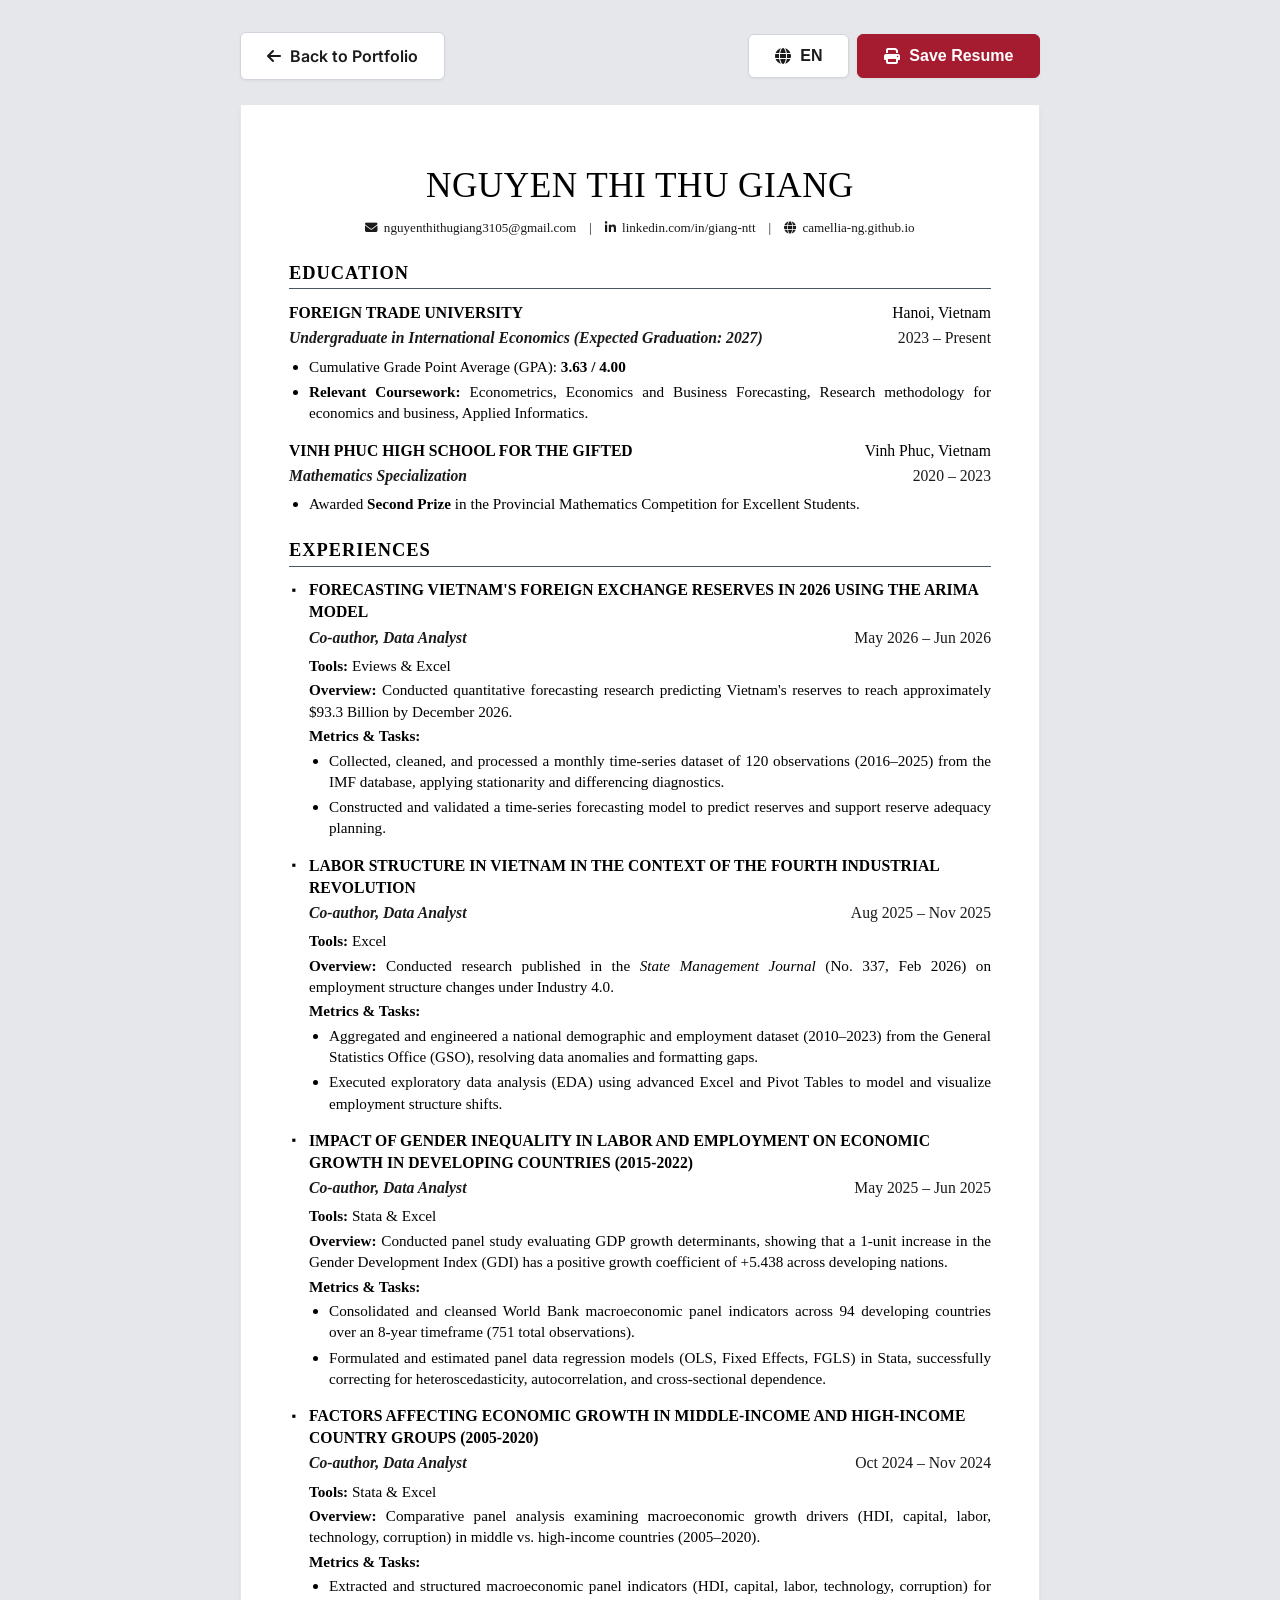
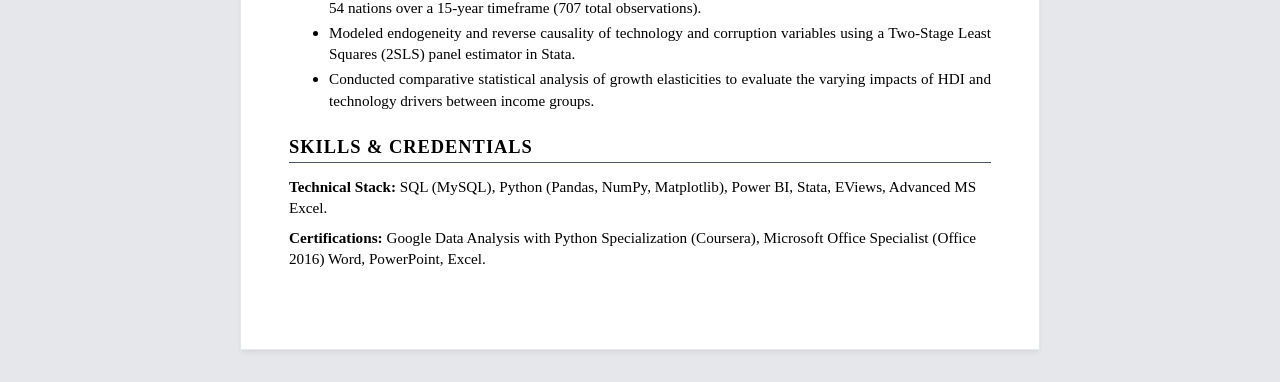
==== resume/index.html @ e5611008 "Polish MOS descriptions and resume project tools label and bullet points" ====
<!DOCTYPE html>
<html lang="en">
<head>
    <meta charset="UTF-8">
    <meta name="viewport" content="width=device-width, initial-scale=1.0">
    <title>Resume | Nguyen Thi Thu Giang</title>
    
    <!-- Google Fonts for Print & Web -->
    <link rel="preconnect" href="https://fonts.googleapis.com">
    <link rel="preconnect" href="https://fonts.gstatic.com" crossorigin>
    <link href="https://fonts.googleapis.com/css2?family=Lora:ital,wght@0,400;0,700;1,400&family=Inter:wght@400;500;600;700&display=swap" rel="stylesheet">
    
    <!-- FontAwesome for Icons -->
    <link rel="stylesheet" href="https://cdnjs.cloudflare.com/ajax/libs/font-awesome/6.4.0/css/all.min.css">
    
    <!-- Favicon -->
    <link rel="icon" type="image/png" href="../assets/favicon.png?v=3.0">
    
    <style>
        /* ==========================================================================
           HARVARD RESUME STYLING
           ========================================================================== */
        :root {
            --primary-color: #000000;
            --secondary-color: #1a1a1a;
            --border-color: #4b5563; /* Darker border (grey-600) for better contrast */
            --accent-color: #a51c30; /* Harvard Crimson */
            --bg-web: #e5e7eb; /* Darker background (grey-200) to make white sheet pop */
        }

        * {
            box-sizing: border-box;
            margin: 0;
            padding: 0;
        }

        body {
            font-family: 'Times New Roman', Times, serif;
            color: var(--primary-color);
            background-color: var(--bg-web);
            line-height: 1.4;
            padding: 2rem 1rem;
            -webkit-print-color-adjust: exact;
            print-color-adjust: exact;
        }

        /* Web Interface Controls */
        .controls-container {
            max-width: 800px;
            margin: 0 auto 1.5rem auto;
            display: flex;
            justify-content: space-between;
            align-items: center;
            font-family: 'Inter', sans-serif;
        }

        .btn-control {
            display: inline-flex;
            align-items: center;
            gap: 0.6rem;
            padding: 0.75rem 1.6rem;
            font-size: 1rem;
            font-weight: 600;
            text-decoration: none;
            color: var(--secondary-color);
            background-color: #ffffff;
            border: 1px solid #d1d5db;
            border-radius: 6px;
            box-shadow: 0 1px 3px rgba(0,0,0,0.05);
            cursor: pointer;
            transition: all 0.2s ease;
        }

        .btn-control:hover {
            color: var(--primary-color);
            background-color: #f9fafb;
            border-color: #9ca3af;
            transform: translateY(-1px);
        }

        .btn-primary-control {
            color: #ffffff;
            background-color: var(--accent-color);
            border-color: var(--accent-color);
        }

        .btn-primary-control:hover {
            color: #ffffff;
            background-color: #821424;
            border-color: #821424;
        }

        /* Resume Page Container */
        .resume-page {
            max-width: 800px;
            margin: 0 auto;
            background-color: #ffffff;
            padding: 3.5rem 3rem;
            box-shadow: 0 4px 6px -1px rgba(0, 0, 0, 0.05), 0 2px 4px -1px rgba(0, 0, 0, 0.03);
            border: 1px solid #e5e7eb;
        }

        /* Header Section */
        .resume-header {
            text-align: center;
            margin-bottom: 1.5rem;
        }

        .candidate-name {
            font-size: 2.2rem;
            font-weight: normal;
            letter-spacing: 0.5px;
            margin-bottom: 0.5rem;
            text-transform: uppercase;
        }

        .contact-info {
            font-size: 0.82rem;
            color: var(--secondary-color);
            margin-bottom: 1rem;
        }

        .contact-info span {
            margin: 0 0.3rem;
            white-space: nowrap;
        }

        .contact-info i {
            font-size: 0.78rem;
            color: var(--secondary-color);
            margin-right: 0.2rem;
        }

        .contact-info a {
            color: inherit;
            text-decoration: none;
            border-bottom: 1px solid transparent;
        }

        .contact-info a:hover {
            border-bottom-color: var(--secondary-color);
        }

        /* Section Formatting */
        .resume-section {
            margin-bottom: 1.5rem;
        }

        .section-title-container {
            border-bottom: 1px solid var(--border-color);
            margin-bottom: 0.8rem;
            padding-bottom: 0.1rem;
        }

        .section-title {
            font-size: 1.15rem;
            font-weight: bold;
            text-transform: uppercase;
            letter-spacing: 1px;
            color: var(--primary-color);
        }

        /* Timeline Entries */
        .resume-entry {
            margin-bottom: 1rem;
        }

        .entry-header {
            display: flex;
            justify-content: space-between;
            font-weight: bold;
            font-size: 0.98rem;
            margin-bottom: 0.2rem;
        }

        .entry-subheader {
            display: flex;
            justify-content: space-between;
            font-style: italic;
            font-size: 0.98rem;
            color: var(--secondary-color);
            margin-bottom: 0.4rem;
        }

        .entry-title {
            font-weight: bold;
        }

        .entry-org {
            font-weight: bold;
        }

        .entry-date, .entry-location {
            font-weight: normal;
            font-style: normal;
        }

        /* Bullet Points description */
        .entry-bullets {
            list-style-type: disc;
            margin-top: 0.15rem;
            margin-bottom: 0.15rem;
            margin-left: 1.25rem;
            padding-left: 0;
            font-size: 0.95rem;
            color: var(--primary-color);
        }

        .entry-bullets li {
            margin-bottom: 0.25rem;
            text-align: justify;
        }

        .project-overview {
            margin-top: 0.2rem;
            margin-bottom: 0.2rem;
            text-align: justify;
            font-size: 0.95rem;
            color: var(--primary-color);
        }

        .project-tools {
            margin-top: 0.2rem;
            margin-bottom: 0.2rem;
            text-align: justify;
            font-size: 0.95rem;
            color: var(--primary-color);
        }

        .projects-section .resume-entry {
            position: relative;
            padding-left: 1.25rem;
        }

        .projects-section .resume-entry::before {
            content: "▪";
            position: absolute;
            left: 0.15rem;
            top: 0.15rem;
            font-size: 0.8rem;
            color: var(--primary-color);
        }

        .project-metrics-title {
            margin-bottom: 0.2rem;
            font-weight: bold;
            font-size: 0.95rem;
            color: var(--primary-color);
        }

        /* Skills Layout */
        .skills-entry {
            font-size: 0.95rem;
            margin-bottom: 0.5rem;
        }

        .skills-category {
            font-weight: bold;
        }

        /* ==========================================================================
           PRINT STYLING
           ========================================================================== */
        @media print {
            @page {
                margin-top: 30px; /* Increased top margin for better top-edge breathing room */
                margin-bottom: 12px; /* Kept tight to ensure single-page print fit */
                margin-left: 48px;
                margin-right: 48px;
            }

            body {
                background-color: #ffffff;
                padding: 0;
                color: #000000;
                font-size: 10.7pt; /* Maximized base size for print */
                line-height: 1.35;
            }

            .controls-container {
                display: none !important;
            }

            .resume-page {
                box-shadow: none !important;
                border: none !important;
                padding: 0 !important;
                margin: 0 !important;
                max-width: 100% !important;
                width: 100% !important;
            }

            .resume-header {
                margin-bottom: 0.4rem !important; /* Tighter header margins */
            }

            .candidate-name {
                font-size: 18pt; /* Slightly smaller name for better vertical flow */
                margin-bottom: 0.2rem;
            }

            .contact-info {
                font-size: 8.5pt !important;
                margin-bottom: 0.4rem !important;
            }

            .resume-section {
                margin-bottom: 0.85rem; /* Expanded section margins */
            }

            .section-title-container {
                margin-bottom: 0.35rem;
            }

            .section-title {
                font-size: 11.3pt;
            }

            .resume-entry {
                margin-bottom: 0.5rem; /* Expanded entry margins */
                page-break-inside: avoid;
            }

            /* Entry Headers & Subheaders (Equal Rank) */
            .entry-header,
            .entry-subheader,
            .entry-org,
            .entry-title,
            .entry-date,
            .entry-location {
                font-size: 10.7pt !important;
            }

            .entry-subheader {
                margin-bottom: 0.1rem;
            }

            /* Entry Bullets & Skills Details & Project Overviews (Equal Rank) */
            .entry-bullets,
            .entry-bullets li,
            .project-tools,
            .project-overview,
            .project-metrics-title,
            .skills-entry {
                font-size: 10.3pt !important;
            }

            .entry-bullets {
                margin-top: 0.05rem !important;
                margin-bottom: 0.05rem !important;
            }

            .entry-bullets li {
                margin-bottom: 0.12rem;
            }

            .skills-entry {
                margin-bottom: 0.2rem;
            }

            /* Specific adjustments for Vietnamese translation text length expansion */
            html[lang="vi"] body {
                font-size: 9.8pt !important;
                line-height: 1.20 !important;
            }
            html[lang="vi"] .candidate-name {
                font-size: 14pt !important;
                margin-bottom: 0.10rem !important;
            }
            html[lang="vi"] .contact-info {
                font-size: 7.8pt !important;
                margin-bottom: 0.20rem !important;
            }
            html[lang="vi"] .resume-section {
                margin-bottom: 0.32rem !important;
            }
            html[lang="vi"] .section-title-container {
                margin-bottom: 0.15rem !important;
            }
            html[lang="vi"] .section-title {
                font-size: 10.2pt !important;
            }
            html[lang="vi"] .resume-entry {
                margin-bottom: 0.18rem !important;
            }
            html[lang="vi"] .entry-header,
            html[lang="vi"] .entry-subheader,
            html[lang="vi"] .entry-org,
            html[lang="vi"] .entry-title,
            html[lang="vi"] .entry-date,
            html[lang="vi"] .entry-location {
                font-size: 9.8pt !important;
            }
            html[lang="vi"] .entry-bullets,
            html[lang="vi"] .entry-bullets li,
            html[lang="vi"] .project-tools,
            html[lang="vi"] .project-overview,
            html[lang="vi"] .project-metrics-title,
            html[lang="vi"] .skills-entry {
                font-size: 9.4pt !important;
            }
            html[lang="vi"] .entry-bullets li {
                margin-bottom: 0.02rem !important;
            }
            html[lang="vi"] .skills-entry {
                margin-bottom: 0.04rem !important;
            }
        }
    </style>
</head>
<body>

    <!-- Web Interface Controls -->
    <div class="controls-container">
        <a href="../" class="btn-control"><i class="fa-solid fa-arrow-left"></i> <span data-i18n="backToPortfolio">Back to Portfolio</span></a>
        <div style="display: flex; gap: 0.5rem;">
            <button class="btn-control" id="langToggle" aria-label="Toggle language"><i class="fa-solid fa-globe"></i> <span class="lang-text">EN</span></button>
            <button class="btn-control btn-primary-control" onclick="window.print()"><i class="fa-solid fa-print"></i> <span data-i18n="saveResume">Save Resume</span></button>
        </div>
    </div>

    <!-- Harvard Resume Page -->
    <div class="resume-page">
        <!-- Header -->
        <header class="resume-header">
            <h1 class="candidate-name" data-i18n="name">Nguyen Thi Thu Giang</h1>
            <div class="contact-info">
                <span><i class="fa-solid fa-envelope"></i> <a href="mailto:nguyenthithugiang3105@gmail.com">nguyenthithugiang3105@gmail.com</a></span>
                <span>|</span>
                <span><i class="fa-brands fa-linkedin-in"></i> <a href="https://www.linkedin.com/in/giang-ntt/" target="_blank" rel="noopener noreferrer">linkedin.com/in/giang-ntt</a></span>
                <span>|</span>
                <span><i class="fa-solid fa-globe"></i> <a href="https://camellia-ng.github.io/" target="_blank" rel="noopener noreferrer">camellia-ng.github.io</a></span>
            </div>
        </header>

        <!-- Education Section -->
        <section class="resume-section">
            <div class="section-title-container">
                <h2 class="section-title" data-i18n="secEdu">Education</h2>
            </div>
            
            <div class="resume-entry">
                <div class="entry-header">
                    <span class="entry-org" data-i18n="ftuName">FOREIGN TRADE UNIVERSITY</span>
                    <span class="entry-location" data-i18n="ftuLoc">Hanoi, Vietnam</span>
                </div>
                <div class="entry-subheader">
                    <span class="entry-title" data-i18n="ftuTitle">Undergraduate in International Economics (Expected Graduation: 2027)</span>
                    <span class="entry-date" data-i18n="ftuDate">2023 – Present</span>
                </div>
                <ul class="entry-bullets">
                    <li data-i18n="ftuGpa">Cumulative Grade Point Average (GPA): <strong>3.63 / 4.00</strong></li>
                    <li data-i18n="ftuCourses"><strong>Relevant Coursework:</strong> Econometrics, Economics and Business Forecasting, Research methodology for economics and business, Applied Informatics.</li>
                </ul>
            </div>

            <div class="resume-entry">
                <div class="entry-header">
                    <span class="entry-org" data-i18n="vphsName">VINH PHUC HIGH SCHOOL FOR THE GIFTED</span>
                    <span class="entry-location" data-i18n="vphsLoc">Vinh Phuc, Vietnam</span>
                </div>
                <div class="entry-subheader">
                    <span class="entry-title" data-i18n="vphsTitle">Mathematics Specialization</span>
                    <span class="entry-date" data-i18n="vphsDate">2020 – 2023</span>
                </div>
                <ul class="entry-bullets">
                    <li data-i18n="vphsAward">Awarded <strong>Second Prize</strong> in the Provincial Mathematics Competition for Excellent Students.</li>
                </ul>
            </div>
        </section>

        <!-- Projects Section -->
        <section class="resume-section projects-section">
            <div class="section-title-container">
                <h2 class="section-title" data-i18n="secProj">Experiences</h2>
            </div>
            
            <!-- Project 1 -->
            <div class="resume-entry">
                <div class="entry-header">
                    <span class="entry-org" data-i18n="p1Title">FORECASTING VIETNAM'S FOREIGN EXCHANGE RESERVES IN 2026 USING THE ARIMA MODEL</span>
                </div>
                <div class="entry-subheader">
                    <span class="entry-title" data-i18n="p1Role">Co-author, Data Analyst</span>
                    <span class="entry-date" data-i18n="p1Date">May 2026 – Jun 2026</span>
                </div>
                <p class="project-tools" data-i18n="p1Tools">
                    <strong>Tools:</strong> Eviews & Excel
                </p>
                <p class="project-overview" data-i18n="p1Overview">
                    <strong>Overview:</strong> Conducted quantitative forecasting research predicting Vietnam's reserves to reach approximately $93.3 Billion by December 2026.
                </p>
                <p class="project-metrics-title" data-i18n="p1MetricsTitle">
                    Metrics & Tasks:
                </p>
                <ul class="entry-bullets">
                    <li data-i18n="p1Task1">Collected, cleaned, and processed a monthly time-series dataset of 120 observations (2016–2025) from the IMF database, applying stationarity and differencing diagnostics.</li>
                    <li data-i18n="p1Task2">Constructed and validated a time-series forecasting model to predict reserves and support reserve adequacy planning.</li>
                </ul>
            </div>
            
            <!-- Project 2 -->
            <div class="resume-entry">
                <div class="entry-header">
                    <span class="entry-org" data-i18n="p2Title">LABOR STRUCTURE IN VIETNAM IN THE CONTEXT OF THE FOURTH INDUSTRIAL REVOLUTION</span>
                </div>
                <div class="entry-subheader">
                    <span class="entry-title" data-i18n="p2Role">Co-author, Data Analyst</span>
                    <span class="entry-date" data-i18n="p2Date">Aug 2025 – Nov 2025</span>
                </div>
                <p class="project-tools" data-i18n="p2Tools">
                    <strong>Tools:</strong> Excel
                </p>
                <p class="project-overview" data-i18n="p2Overview">
                    <strong>Overview:</strong> Conducted research published in the <em>State Management Journal</em> (No. 337, Feb 2026) on employment structure changes under Industry 4.0.
                </p>
                <p class="project-metrics-title" data-i18n="p1MetricsTitle">
                    Metrics & Tasks:
                </p>
                <ul class="entry-bullets">
                    <li data-i18n="p2Task1">Aggregated and engineered a national demographic and employment dataset (2010–2023) from the General Statistics Office (GSO), resolving data anomalies and formatting gaps.</li>
                    <li data-i18n="p2Task2">Executed exploratory data analysis (EDA) using advanced Excel and Pivot Tables to model and visualize employment structure shifts.</li>
                </ul>
            </div>
   
            <!-- Project 3 -->
            <div class="resume-entry">
                <div class="entry-header">
                    <span class="entry-org" data-i18n="p3Title">IMPACT OF GENDER INEQUALITY IN LABOR AND EMPLOYMENT ON ECONOMIC GROWTH IN DEVELOPING COUNTRIES (2015-2022)</span>
                </div>
                <div class="entry-subheader">
                    <span class="entry-title" data-i18n="p3Role">Co-author, Data Analyst</span>
                    <span class="entry-date" data-i18n="p3Date">May 2025 – Jun 2025</span>
                </div>
                <p class="project-tools" data-i18n="p3Tools">
                    <strong>Tools:</strong> Stata & Excel
                </p>
                <p class="project-overview" data-i18n="p3Overview">
                    <strong>Overview:</strong> Conducted panel study evaluating GDP growth determinants, showing that a 1-unit increase in the Gender Development Index (GDI) has a positive growth coefficient of +5.438 across developing nations.
                </p>
                <p class="project-metrics-title" data-i18n="p1MetricsTitle">
                    Metrics & Tasks:
                </p>
                <ul class="entry-bullets">
                    <li data-i18n="p3Task1">Consolidated and cleansed World Bank macroeconomic panel indicators across 94 developing countries over an 8-year timeframe (751 total observations).</li>
                    <li data-i18n="p3Task2">Formulated and estimated panel data regression models (OLS, Fixed Effects, FGLS) in Stata, successfully correcting for heteroscedasticity, autocorrelation, and cross-sectional dependence.</li>
                </ul>
            </div>
  
            <!-- Project 4 -->
            <div class="resume-entry">
                <div class="entry-header">
                    <span class="entry-org" data-i18n="p4Title">FACTORS AFFECTING ECONOMIC GROWTH IN MIDDLE-INCOME AND HIGH-INCOME COUNTRY GROUPS (2005-2020)</span>
                </div>
                <div class="entry-subheader">
                    <span class="entry-title" data-i18n="p4Role">Co-author, Data Analyst</span>
                    <span class="entry-date" data-i18n="p4Date">Oct 2024 – Nov 2024</span>
                </div>
                <p class="project-tools" data-i18n="p4Tools">
                    <strong>Tools:</strong> Stata & Excel
                </p>
                <p class="project-overview" data-i18n="p4Overview">
                    <strong>Overview:</strong> Comparative panel analysis examining macroeconomic growth drivers (HDI, capital, labor, technology, corruption) in middle vs. high-income countries (2005–2020).
                </p>
                <p class="project-metrics-title" data-i18n="p1MetricsTitle">
                    Metrics & Tasks:
                </p>
                <ul class="entry-bullets">
                    <li data-i18n="p4Task1">Extracted and structured macroeconomic panel indicators (HDI, capital, labor, technology, corruption) for 54 nations over a 15-year timeframe (707 total observations).</li>
                    <li data-i18n="p4Task2">Modeled endogeneity and reverse causality of technology and corruption variables using a Two-Stage Least Squares (2SLS) panel estimator in Stata.</li>
                    <li data-i18n="p4Task3">Conducted comparative statistical analysis of growth elasticities to evaluate the varying impacts of HDI and technology drivers between income groups.</li>
                </ul>
            </div>
        </section>

        <!-- Technical Skills Section -->
        <section class="resume-section">
            <div class="section-title-container">
                <h2 class="section-title" data-i18n="secSkills">Skills & Credentials</h2>
            </div>
            
            <div class="skills-entry">
                <span class="skills-category" data-i18n="skillsCat">Technical Stack:</span> <span data-i18n="skillsVal">SQL (MySQL), Python (Pandas, NumPy, Matplotlib), Power BI, Stata, EViews, Advanced MS Excel.</span>
            </div>
            
            <div class="skills-entry">
                <span class="skills-category" data-i18n="certsCat">Certifications:</span> <span data-i18n="certsVal">Google Data Analysis with Python Specialization (Coursera), Microsoft Office Specialist (Office 2016) Word, PowerPoint, Excel.</span>
            </div>
        </section>
    </div>

    <script>
        let currentLang = localStorage.getItem("lang") || "en";
        
        const translations = {
            en: {
                backToPortfolio: "Back to Portfolio",
                saveResume: "Save Resume",
                name: "Nguyen Thi Thu Giang",
                secEdu: "Education",
                secProj: "Experiences",
                secSkills: "Skills & Credentials",
                ftuName: "FOREIGN TRADE UNIVERSITY",
                ftuLoc: "Hanoi, Vietnam",
                ftuTitle: "Undergraduate in International Economics (Expected Graduation: 2027)",
                ftuDate: "2023 – Present",
                ftuGpa: "Cumulative Grade Point Average (GPA): <strong>3.63 / 4.00</strong>",
                ftuCourses: "<strong>Relevant Coursework:</strong> Econometrics, Economics and Business Forecasting, Research methodology for economics and business, Applied Informatics.",
                vphsName: "VINH PHUC HIGH SCHOOL FOR THE GIFTED",
                vphsLoc: "Vinh Phuc, Vietnam",
                vphsTitle: "Mathematics Specialization",
                vphsDate: "2020 – 2023",
                vphsAward: "Awarded <strong>Second Prize</strong> in the Provincial Mathematics Competition for Excellent Students.",
                
                p1Title: "FORECASTING VIETNAM'S FOREIGN EXCHANGE RESERVES IN 2026 USING THE ARIMA MODEL",
                p1Role: "Co-author, Data Analyst",
                p1Date: "May 2026 – Jun 2026",
                p1Tools: "<strong>Tools:</strong> Eviews & Excel",
                p1Overview: "<strong>Overview:</strong> Conducted quantitative forecasting research predicting Vietnam's reserves to reach approximately $93.3 Billion by December 2026.",
                p1MetricsTitle: "Metrics & Tasks:",
                p1Task1: "Collected, cleaned, and processed a monthly time-series dataset of 120 observations (2016–2025) from the IMF database, applying stationarity and differencing diagnostics.",
                p1Task2: "Constructed and validated a time-series forecasting model to predict reserves and support reserve adequacy planning.",
                
                p2Title: "LABOR STRUCTURE IN VIETNAM IN THE CONTEXT OF THE FOURTH INDUSTRIAL REVOLUTION",
                p2Role: "Co-author, Data Analyst",
                p2Date: "Aug 2025 – Nov 2025",
                p2Tools: "<strong>Tools:</strong> Excel",
                p2Overview: "<strong>Overview:</strong> Conducted research published in the <em>State Management Journal</em> (No. 337, Feb 2026) on employment structure changes under Industry 4.0.",
                p2Task1: "Aggregated and engineered a national demographic and employment dataset (2010–2023) from the General Statistics Office (GSO), resolving data anomalies and formatting gaps.",
                p2Task2: "Executed exploratory data analysis (EDA) using advanced Excel and Pivot Tables to model and visualize employment structure shifts.",
                
                p3Title: "IMPACT OF GENDER INEQUALITY IN LABOR AND EMPLOYMENT ON ECONOMIC GROWTH IN DEVELOPING COUNTRIES (2015-2022)",
                p3Role: "Co-author, Data Analyst",
                p3Date: "May 2025 – Jun 2025",
                p3Tools: "<strong>Tools:</strong> Stata & Excel",
                p3Overview: "<strong>Overview:</strong> Conducted panel study evaluating GDP growth determinants, showing that a 1-unit increase in the Gender Development Index (GDI) has a positive growth coefficient of +5.438 across developing nations.",
                p3Task1: "Consolidated and cleansed World Bank macroeconomic panel indicators across 94 developing countries over an 8-year timeframe (751 total observations).",
                p3Task2: "Formulated and estimated panel data regression models (OLS, Fixed Effects, FGLS) in Stata, successfully correcting for heteroscedasticity, autocorrelation, and cross-sectional dependence.",
                
                p4Title: "FACTORS AFFECTING ECONOMIC GROWTH IN MIDDLE-INCOME AND HIGH-INCOME COUNTRY GROUPS (2005-2020)",
                p4Role: "Co-author, Data Analyst",
                p4Date: "Oct 2024 – Nov 2024",
                p4Tools: "<strong>Tools:</strong> Stata & Excel",
                p4Overview: "<strong>Overview:</strong> Comparative panel analysis examining macroeconomic growth drivers (HDI, capital, labor, technology, corruption) in middle vs. high-income countries (2005–2020).",
                p4Task1: "Extracted and structured macroeconomic panel indicators (HDI, capital, labor, technology, corruption) for 54 nations over a 15-year timeframe (707 total observations).",
                p4Task2: "Modeled endogeneity and reverse causality of technology and corruption variables using a Two-Stage Least Squares (2SLS) panel estimator in Stata.",
                p4Task3: "Conducted comparative statistical analysis of growth elasticities to evaluate the varying impacts of HDI and technology drivers between income groups.",
                
                
                skillsCat: "Technical Stack:",
                skillsVal: "SQL (MySQL), Python (Pandas, NumPy, Matplotlib), Power BI, Stata, EViews, Advanced MS Excel.",
                certsCat: "Certifications:",
                certsVal: "Google Data Analysis with Python Specialization (Coursera), Microsoft Office Specialist (Office 2016) Word, PowerPoint, Excel."
            },
            vi: {
                backToPortfolio: "Quay lại Portfolio",
                saveResume: "Lưu CV / Tải PDF",
                name: "Nguyễn Thị Thu Giang",
                secEdu: "Học vấn",
                secProj: "Kinh nghiệm",
                secSkills: "Kỹ năng & Chứng chỉ",
                ftuName: "TRƯỜNG ĐẠI HỌC NGOẠI THƯƠNG",
                ftuLoc: "Hà Nội, Việt Nam",
                ftuTitle: "Sinh viên ngành Kinh tế quốc tế (Tốt nghiệp dự kiến: 2027)",
                ftuDate: "2023 – Hiện tại",
                ftuGpa: "Điểm trung bình tích lũy (GPA): <strong>3.63 / 4.00</strong>",
                ftuCourses: "<strong>Môn học liên quan:</strong> Kinh tế lượng, Dự báo trong kinh tế và kinh doanh, Phương pháp nghiên cứu trong kinh tế và kinh doanh, Tin học ứng dụng.",
                vphsName: "TRƯỜNG THPT CHUYÊN VĨNH PHÚC",
                vphsLoc: "Vinh Phuc, Vietnam",
                vphsTitle: "Chuyên Toán",
                vphsDate: "2020 – 2023",
                vphsAward: "Đạt <strong>Giải Nhì</strong> trong Kỳ thi học sinh giỏi Toán cấp tỉnh.",
                
                p1Title: "DỰ BÁO DỰ TRỮ NGOẠI HỐI CỦA VIỆT NAM NĂM 2026 BẰNG MÔ HÌNH ARIMA",
                p1Role: "Đồng tác giả, Chuyên viên phân tích dữ liệu",
                p1Date: "05/2026 – 06/2026",
                p1Tools: "<strong>Công cụ:</strong> Eviews & Excel",
                p1Overview: "<strong>Tổng quan:</strong> Thực hiện nghiên cứu dự báo định lượng dự kiến mức dự trữ ngoại hối của Việt Nam đạt khoảng 93.3 tỷ USD vào tháng 12 năm 2026.",
                p1MetricsTitle: "Các chỉ số & Nhiệm vụ:",
                p1Task1: "Thu thập, làm sạch và xử lý tập dữ liệu chuỗi thời gian theo tháng gồm 120 quan sát (2016–2025) từ cơ sở dữ liệu IMF, thực hiện kiểm định tính dừng và lấy sai phân.",
                p1Task2: "Xây dựng và kiểm định mô hình dự báo chuỗi thời gian để dự báo mức dự trữ và hỗ trợ lập kế hoạch về tính đầy đủ của dự trữ ngoại hối.",
                
                p2Title: "CƠ CẤU LAO ĐỘNG Ở VIỆT NAM TRONG BỐI CẢNH CUỘC CÁCH MẠNG CÔNG NGHIỆP LẦN THỨ TƯ",
                p2Role: "Đồng tác giả, Chuyên viên phân tích dữ liệu",
                p2Date: "08/2025 – 11/2025",
                p2Tools: "<strong>Công cụ:</strong> Excel",
                p2Overview: "<strong>Tổng quan:</strong> Thực hiện nghiên cứu được đăng trên <em>Tạp chí Quản lý nhà nước</em> (Số 337, tháng 2 năm 2026) về thay đổi cơ cấu việc làm dưới CMCN 4.0.",
                p2Task1: "Tổng hợp và thiết lập tập dữ liệu nhân khẩu học và việc làm quốc gia (2010–2023) từ Tổng cục Thống kê (GSO), xử lý dữ liệu dị biệt và khoảng trống định dạng.",
                p2Task2: "Thực hiện phân tích khám phá dữ liệu (EDA) sử dụng các bảng xoay Pivot Tables và Excel nâng cao để mô hình hóa và trực quan hóa dịch chuyển cơ cấu việc làm.",
                
                p3Title: "TÁC ĐỘNG CỦA BẤT BÌNH ĐẲNG GIỚI TRONG LAO ĐỘNG VÀ VIỆC LÀM ĐẾN TĂNG TRƯỞNG KINH TẾ TẠI CÁC QUỐC GIA ĐANG PHÁT TRIỂN GIAI ĐOẠN 2015 - 2022",
                p3Role: "Đồng tác giả, Chuyên viên phân tích dữ liệu",
                p3Date: "05/2025 – 06/2025",
                p3Tools: "<strong>Công cụ:</strong> Stata & Excel",
                p3Overview: "<strong>Tổng quan:</strong> Thực hiện nghiên cứu dữ liệu bảng đánh giá các yếu tố quyết định tăng trưởng GDP, chỉ ra rằng mức tăng 1 đơn vị trong Chỉ số phát triển giới (GDI) có hệ số tăng trưởng dương là +5.438 ở các nước đang phát triển.",
                p3Task1: "Tổng hợp và làm sạch các chỉ số bảng vĩ mô của Ngân hàng Thế giới tại 94 quốc gia đang phát triển trong 8 năm (tổng cộng 751 quan sát).",
                p3Task2: "Thiết lập và ước lượng các mô hình hồi quy dữ liệu bảng (OLS, Tác động cố định, FGLS) trong Stata, khắc phục các vấn đề phương sai sai số thay đổi, tự tương quan và phụ thuộc chéo.",
                
                p4Title: "CÁC NHÂN TỐ ẢNH HƯỞNG ĐẾN TĂNG TRƯỞNG KINH TẾ Ở NHÓM CÁC QUỐC GIA CÓ THU NHẬP TRUNG BÌNH VÀ THU NHẬP CAO GIAI ĐOẠN 2005 - 2020",
                p4Role: "Đồng tác giả, Chuyên viên phân tích dữ liệu",
                p4Date: "10/2024 – 11/2024",
                p4Tools: "<strong>Công cụ & Công nghệ:</strong> Stata & Excel",
                p4Overview: "<strong>Tổng quan:</strong> Phân tích bảng so sánh kiểm tra các yếu tố thúc đẩy tăng trưởng (HDI, vốn, lao động, công nghệ, tham nhũng) ở các quốc gia thu nhập trung bình so với thu nhập cao (2005–2020).",
                p4Task1: "Trích xuất và cấu trúc các chỉ số kinh tế vĩ mô (HDI, vốn, lao động, công nghệ, tham nhũng) cho 54 quốc gia trong 15 năm (tổng cộng 707 quan sát).",
                p4Task2: "Mô hình hóa tính nội sinh và quan hệ nhân quả ngược của biến công nghệ và tham nhũng sử dụng ước lượng bình phương tối thiểu hai giai đoạn (2SLS) trên Stata.",
                p4Task3: "Thực hiện phân tích thống kê so sánh độ co giãn tăng trưởng để đánh giá tác động khác biệt của HDI và công nghệ giữa hai nhóm quốc gia.",
                
                skillsCat: "Kỹ năng chuyên môn:",
                skillsVal: "SQL (MySQL), Python (Pandas, NumPy, Matplotlib), Power BI, Stata, EViews, MS Excel nâng cao.",
                certsCat: "Chứng chỉ:",
                certsVal: "Google Data Analysis with Python Specialization (Coursera), Microsoft Office Specialist (Office 2016) Word, PowerPoint, Excel.",
            }
        };

        const langToggle = document.getElementById("langToggle");
        
        function updateLangUI() {
            if (langToggle) {
                langToggle.querySelector(".lang-text").textContent = currentLang.toUpperCase();
            }
            
            // Loop through i18n
            document.querySelectorAll("[data-i18n]").forEach(el => {
                const key = el.getAttribute("data-i18n");
                const translated = translations[currentLang][key];
                if (translated) {
                    el.innerHTML = translated;
                }
            });
            
            // Update Lang attribute in document element
            document.documentElement.lang = currentLang;
        }

        if (langToggle) {
            langToggle.addEventListener("click", () => {
                currentLang = currentLang === "en" ? "vi" : "en";
                localStorage.setItem("lang", currentLang);
                updateLangUI();
            });
        }

        // Run initially
        updateLangUI();
    </script>
</body>
</html>
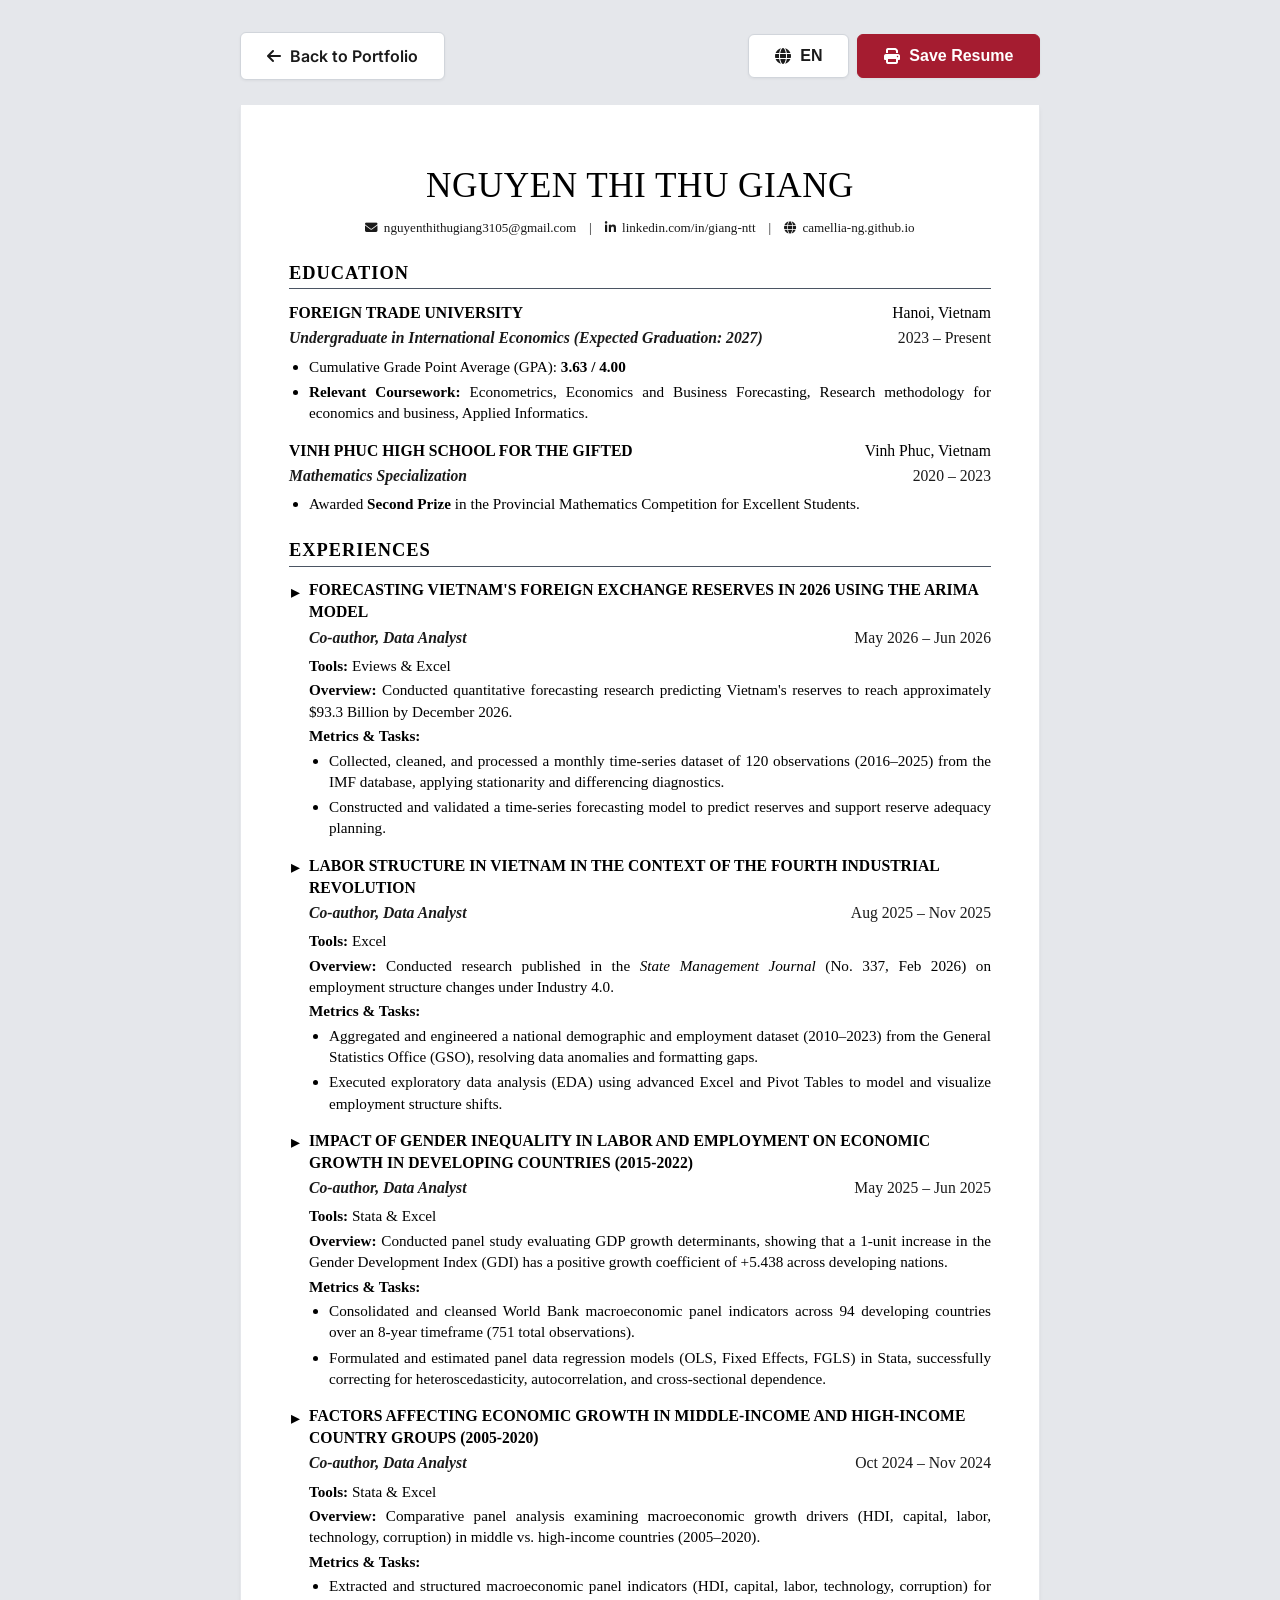
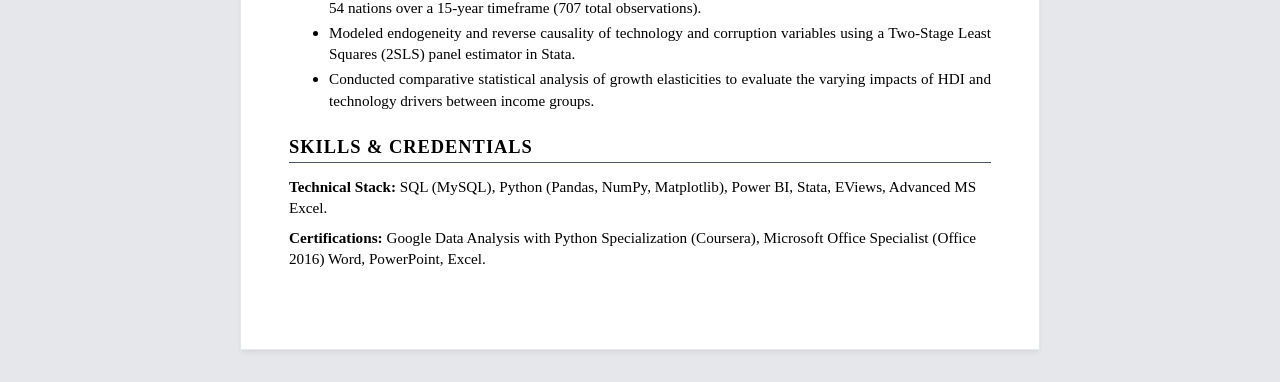
==== commit a7c2735e: "Polish favicon background, shrink education/certification cards/badges, and set project bullets to t" ====
--- a/resume/index.html
+++ b/resume/index.html
@@ -233,11 +233,11 @@
         }
 
         .projects-section .resume-entry::before {
-            content: "▪";
+            content: "▸";
             position: absolute;
-            left: 0.15rem;
-            top: 0.15rem;
-            font-size: 0.8rem;
+            left: 0.1rem;
+            top: 0.02rem;
+            font-size: 1.1rem;
             color: var(--primary-color);
         }
 
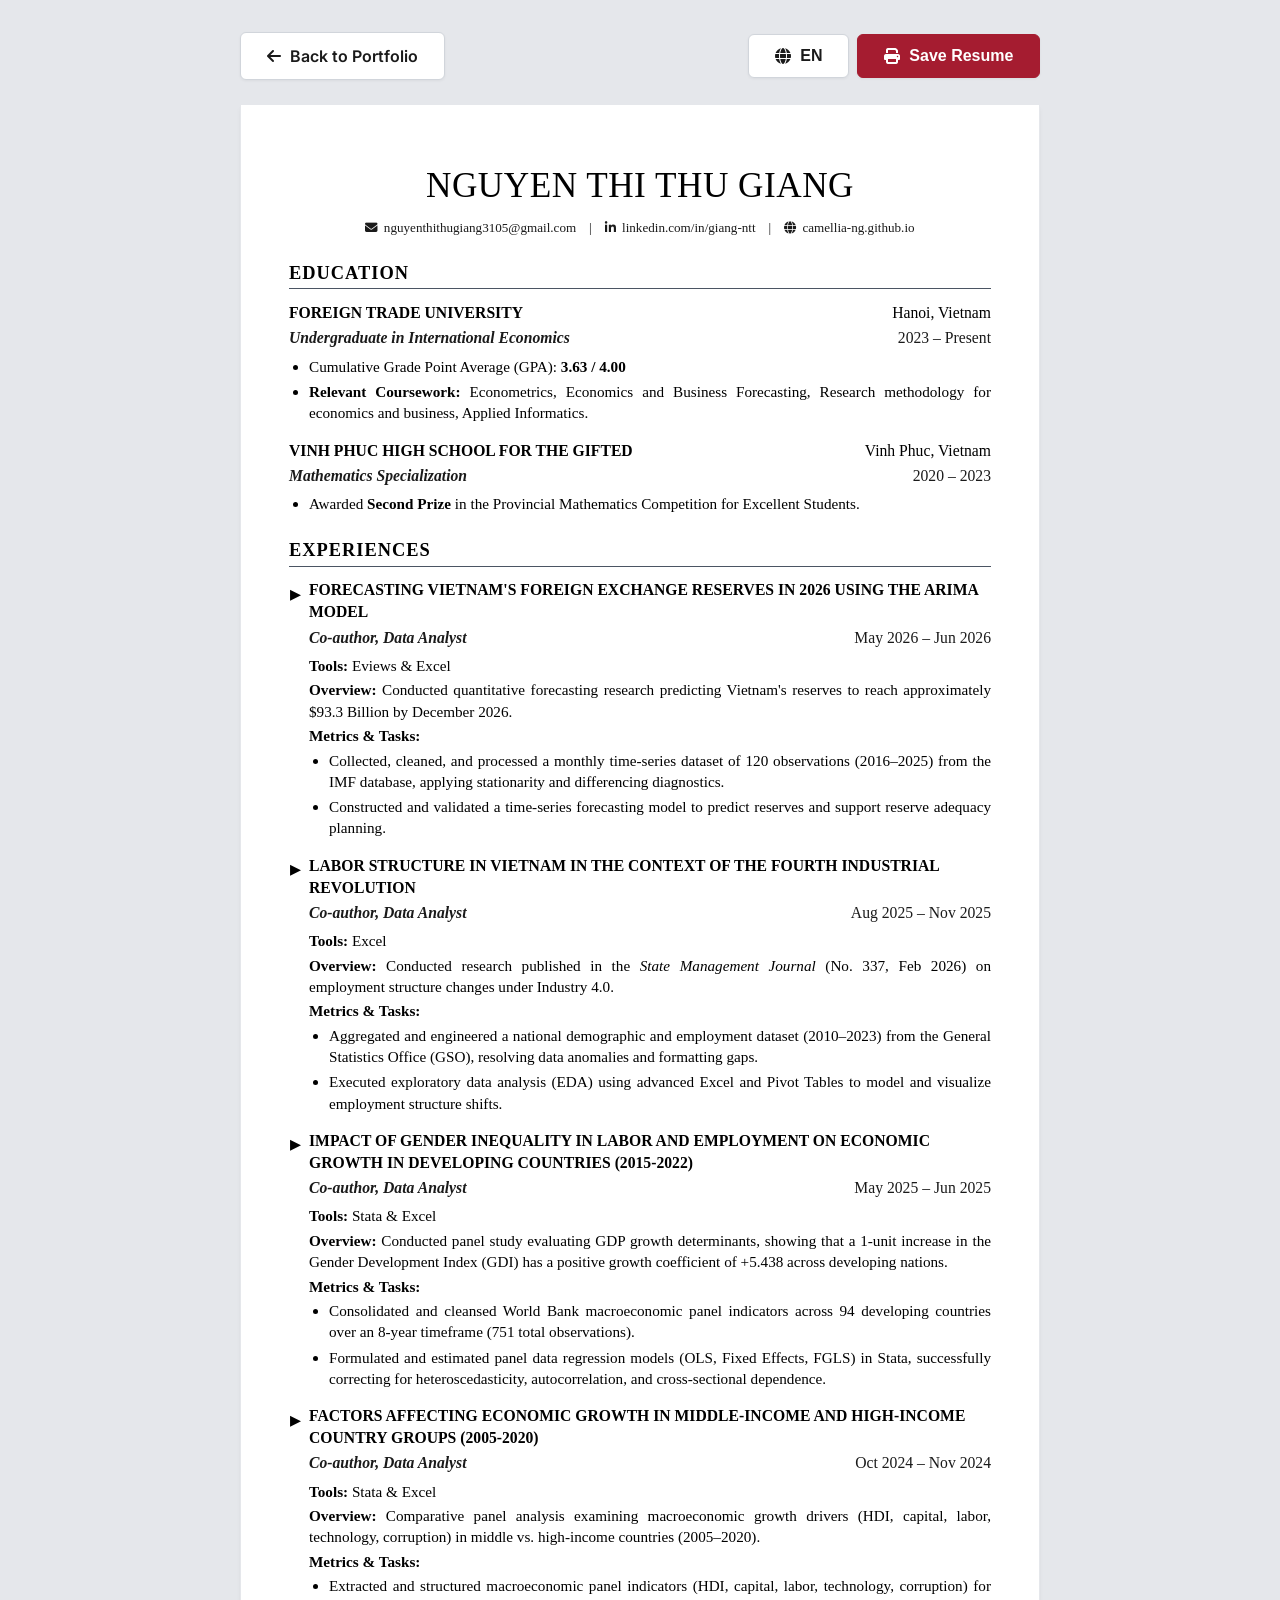
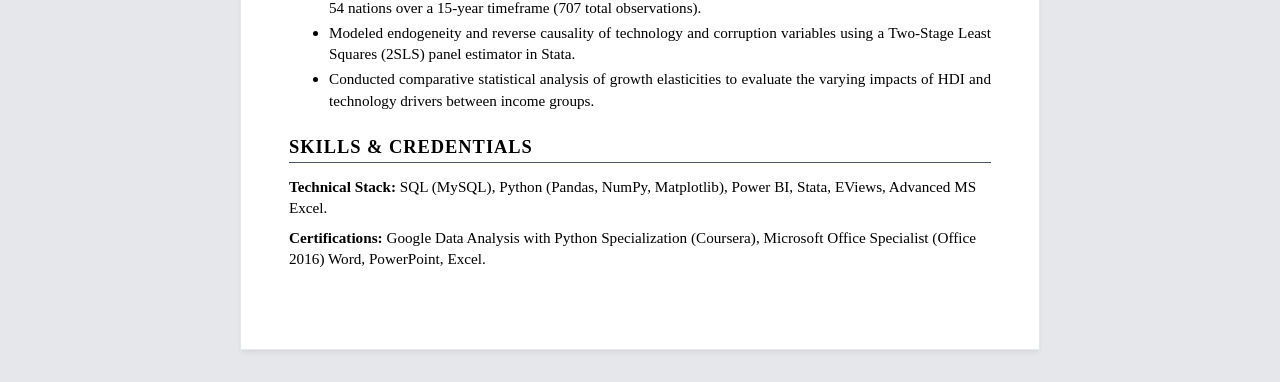
==== commit 7227c390: "Update FTU education years to 2023 - now, move AI Tool Integration to top of soft skills, and enlarg" ====
--- a/resume/index.html
+++ b/resume/index.html
@@ -235,9 +235,9 @@
         .projects-section .resume-entry::before {
             content: "▸";
             position: absolute;
-            left: 0.1rem;
-            top: 0.02rem;
-            font-size: 1.1rem;
+            left: 0.05rem;
+            top: -0.1rem;
+            font-size: 1.4rem;
             color: var(--primary-color);
         }
 
@@ -445,7 +445,7 @@
                     <span class="entry-location" data-i18n="ftuLoc">Hanoi, Vietnam</span>
                 </div>
                 <div class="entry-subheader">
-                    <span class="entry-title" data-i18n="ftuTitle">Undergraduate in International Economics (Expected Graduation: 2027)</span>
+                    <span class="entry-title" data-i18n="ftuTitle">Undergraduate in International Economics</span>
                     <span class="entry-date" data-i18n="ftuDate">2023 – Present</span>
                 </div>
                 <ul class="entry-bullets">
@@ -602,7 +602,7 @@
                 secSkills: "Skills & Credentials",
                 ftuName: "FOREIGN TRADE UNIVERSITY",
                 ftuLoc: "Hanoi, Vietnam",
-                ftuTitle: "Undergraduate in International Economics (Expected Graduation: 2027)",
+                ftuTitle: "Undergraduate in International Economics",
                 ftuDate: "2023 – Present",
                 ftuGpa: "Cumulative Grade Point Average (GPA): <strong>3.63 / 4.00</strong>",
                 ftuCourses: "<strong>Relevant Coursework:</strong> Econometrics, Economics and Business Forecasting, Research methodology for economics and business, Applied Informatics.",
@@ -661,7 +661,7 @@
                 secSkills: "Kỹ năng & Chứng chỉ",
                 ftuName: "TRƯỜNG ĐẠI HỌC NGOẠI THƯƠNG",
                 ftuLoc: "Hà Nội, Việt Nam",
-                ftuTitle: "Sinh viên ngành Kinh tế quốc tế (Tốt nghiệp dự kiến: 2027)",
+                ftuTitle: "Sinh viên ngành Kinh tế quốc tế",
                 ftuDate: "2023 – Hiện tại",
                 ftuGpa: "Điểm trung bình tích lũy (GPA): <strong>3.63 / 4.00</strong>",
                 ftuCourses: "<strong>Môn học liên quan:</strong> Kinh tế lượng, Dự báo trong kinh tế và kinh doanh, Phương pháp nghiên cứu trong kinh tế và kinh doanh, Tin học ứng dụng.",
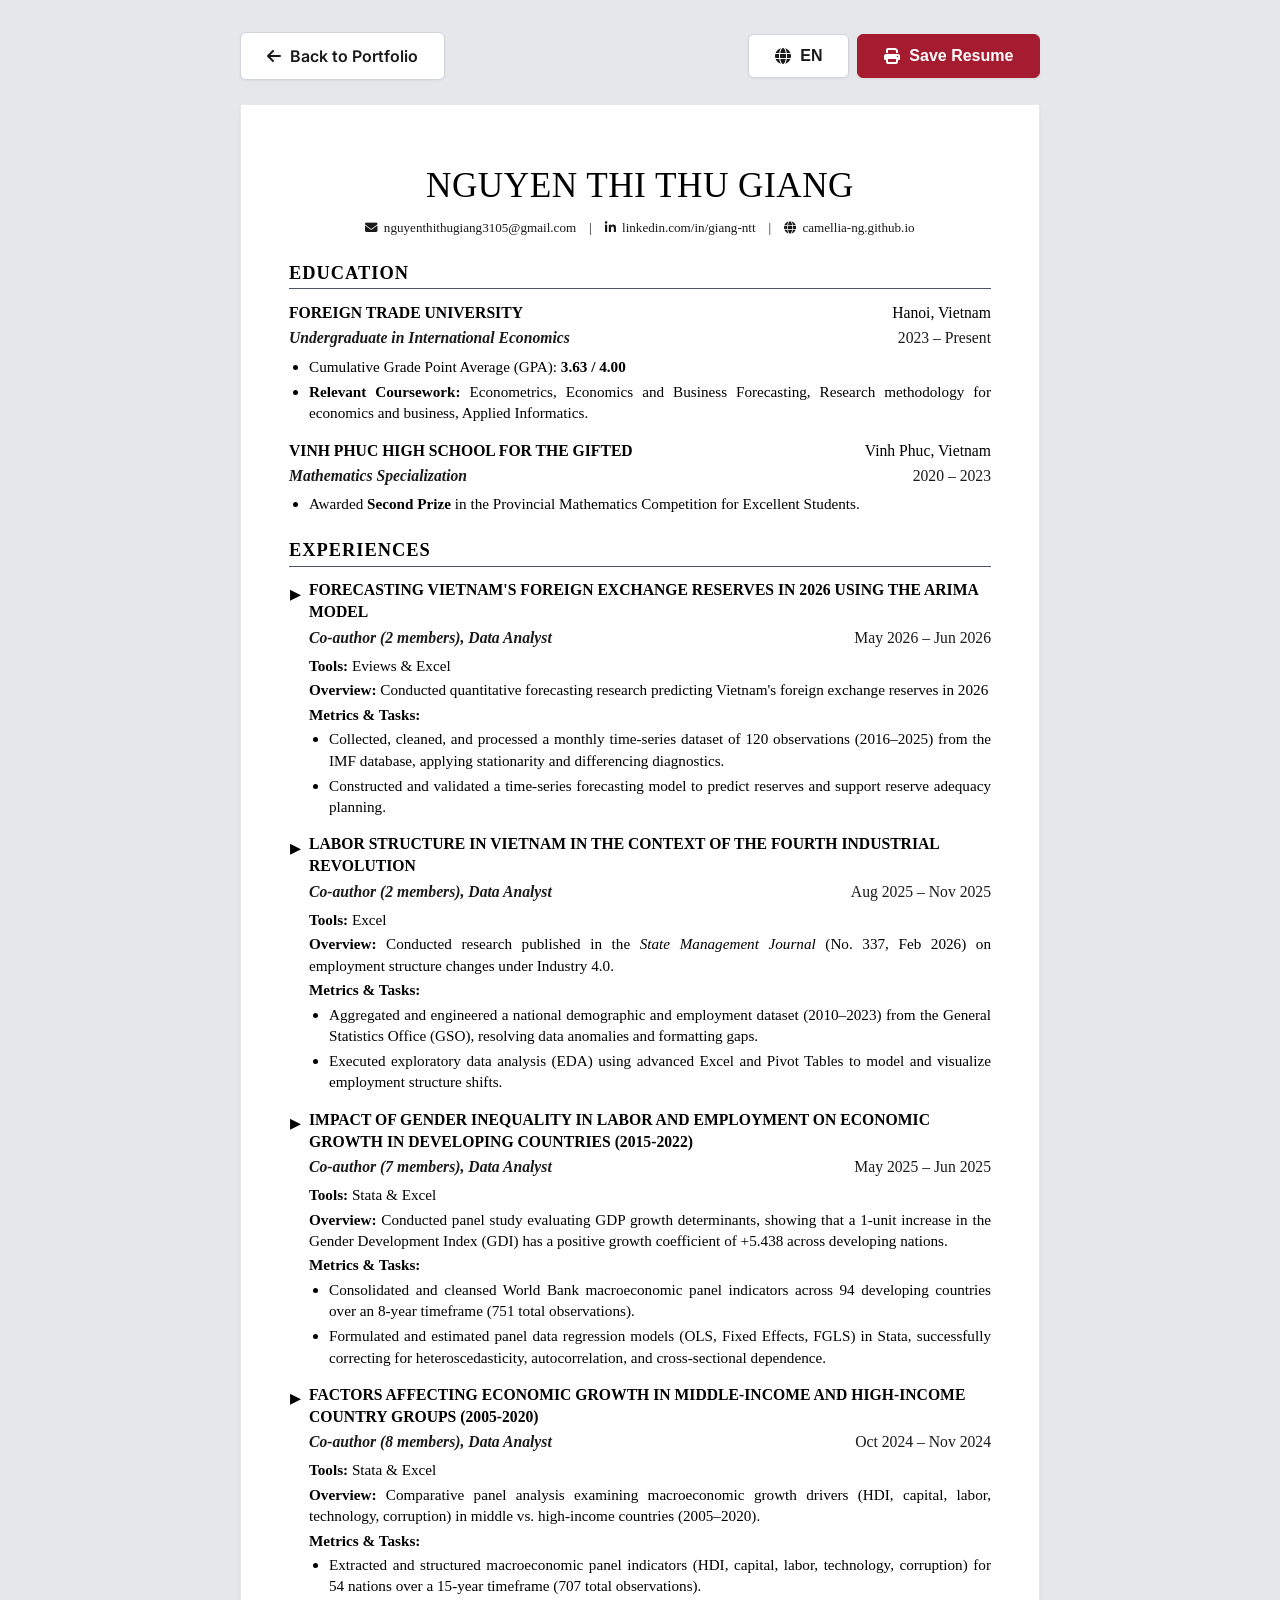
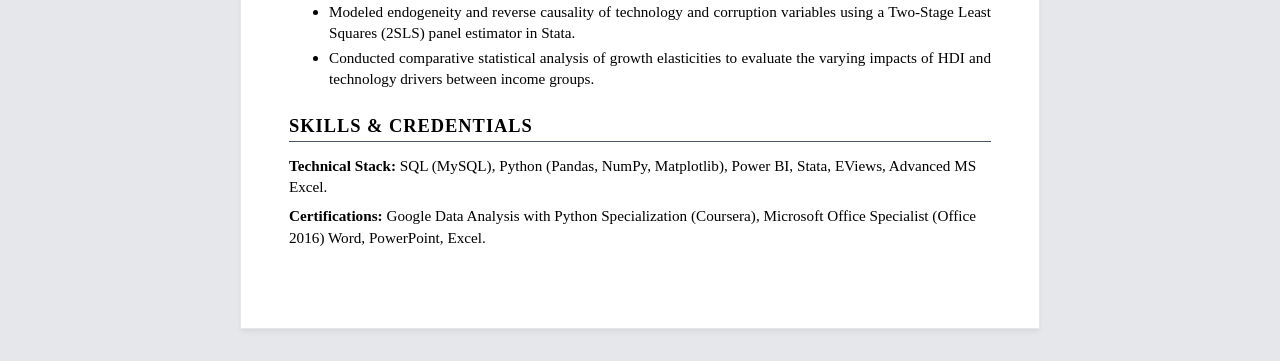
==== commit f66f7050: "Update technical skills stack, resume roles, project popup headings, and configure dynamic PDF tab t" ====
--- a/resume/index.html
+++ b/resume/index.html
@@ -613,16 +613,16 @@
                 vphsAward: "Awarded <strong>Second Prize</strong> in the Provincial Mathematics Competition for Excellent Students.",
                 
                 p1Title: "FORECASTING VIETNAM'S FOREIGN EXCHANGE RESERVES IN 2026 USING THE ARIMA MODEL",
-                p1Role: "Co-author, Data Analyst",
+                p1Role: "Co-author (2 members), Data Analyst",
                 p1Date: "May 2026 – Jun 2026",
                 p1Tools: "<strong>Tools:</strong> Eviews & Excel",
-                p1Overview: "<strong>Overview:</strong> Conducted quantitative forecasting research predicting Vietnam's reserves to reach approximately $93.3 Billion by December 2026.",
+                p1Overview: "<strong>Overview:</strong> Conducted quantitative forecasting research predicting Vietnam's foreign exchange reserves in 2026",
                 p1MetricsTitle: "Metrics & Tasks:",
                 p1Task1: "Collected, cleaned, and processed a monthly time-series dataset of 120 observations (2016–2025) from the IMF database, applying stationarity and differencing diagnostics.",
                 p1Task2: "Constructed and validated a time-series forecasting model to predict reserves and support reserve adequacy planning.",
                 
                 p2Title: "LABOR STRUCTURE IN VIETNAM IN THE CONTEXT OF THE FOURTH INDUSTRIAL REVOLUTION",
-                p2Role: "Co-author, Data Analyst",
+                p2Role: "Co-author (2 members), Data Analyst",
                 p2Date: "Aug 2025 – Nov 2025",
                 p2Tools: "<strong>Tools:</strong> Excel",
                 p2Overview: "<strong>Overview:</strong> Conducted research published in the <em>State Management Journal</em> (No. 337, Feb 2026) on employment structure changes under Industry 4.0.",
@@ -630,7 +630,7 @@
                 p2Task2: "Executed exploratory data analysis (EDA) using advanced Excel and Pivot Tables to model and visualize employment structure shifts.",
                 
                 p3Title: "IMPACT OF GENDER INEQUALITY IN LABOR AND EMPLOYMENT ON ECONOMIC GROWTH IN DEVELOPING COUNTRIES (2015-2022)",
-                p3Role: "Co-author, Data Analyst",
+                p3Role: "Co-author (7 members), Data Analyst",
                 p3Date: "May 2025 – Jun 2025",
                 p3Tools: "<strong>Tools:</strong> Stata & Excel",
                 p3Overview: "<strong>Overview:</strong> Conducted panel study evaluating GDP growth determinants, showing that a 1-unit increase in the Gender Development Index (GDI) has a positive growth coefficient of +5.438 across developing nations.",
@@ -638,7 +638,7 @@
                 p3Task2: "Formulated and estimated panel data regression models (OLS, Fixed Effects, FGLS) in Stata, successfully correcting for heteroscedasticity, autocorrelation, and cross-sectional dependence.",
                 
                 p4Title: "FACTORS AFFECTING ECONOMIC GROWTH IN MIDDLE-INCOME AND HIGH-INCOME COUNTRY GROUPS (2005-2020)",
-                p4Role: "Co-author, Data Analyst",
+                p4Role: "Co-author (8 members), Data Analyst",
                 p4Date: "Oct 2024 – Nov 2024",
                 p4Tools: "<strong>Tools:</strong> Stata & Excel",
                 p4Overview: "<strong>Overview:</strong> Comparative panel analysis examining macroeconomic growth drivers (HDI, capital, labor, technology, corruption) in middle vs. high-income countries (2005–2020).",
@@ -672,24 +672,24 @@
                 vphsAward: "Đạt <strong>Giải Nhì</strong> trong Kỳ thi học sinh giỏi Toán cấp tỉnh.",
                 
                 p1Title: "DỰ BÁO DỰ TRỮ NGOẠI HỐI CỦA VIỆT NAM NĂM 2026 BẰNG MÔ HÌNH ARIMA",
-                p1Role: "Đồng tác giả, Chuyên viên phân tích dữ liệu",
+                p1Role: "Đồng tác giả (2 thành viên), Chuyên viên phân tích dữ liệu",
                 p1Date: "05/2026 – 06/2026",
                 p1Tools: "<strong>Công cụ:</strong> Eviews & Excel",
-                p1Overview: "<strong>Tổng quan:</strong> Thực hiện nghiên cứu dự báo định lượng dự kiến mức dự trữ ngoại hối của Việt Nam đạt khoảng 93.3 tỷ USD vào tháng 12 năm 2026.",
+                p1Overview: "<strong>Tổng quan:</strong> Thực hiện nghiên cứu dự báo định lượng dự báo dự trữ ngoại hối của Việt Nam năm 2026",
                 p1MetricsTitle: "Các chỉ số & Nhiệm vụ:",
                 p1Task1: "Thu thập, làm sạch và xử lý tập dữ liệu chuỗi thời gian theo tháng gồm 120 quan sát (2016–2025) từ cơ sở dữ liệu IMF, thực hiện kiểm định tính dừng và lấy sai phân.",
                 p1Task2: "Xây dựng và kiểm định mô hình dự báo chuỗi thời gian để dự báo mức dự trữ và hỗ trợ lập kế hoạch về tính đầy đủ của dự trữ ngoại hối.",
                 
                 p2Title: "CƠ CẤU LAO ĐỘNG Ở VIỆT NAM TRONG BỐI CẢNH CUỘC CÁCH MẠNG CÔNG NGHIỆP LẦN THỨ TƯ",
-                p2Role: "Đồng tác giả, Chuyên viên phân tích dữ liệu",
+                p2Role: "Đồng tác giả (2 thành viên), Chuyên viên phân tích dữ liệu",
                 p2Date: "08/2025 – 11/2025",
                 p2Tools: "<strong>Công cụ:</strong> Excel",
-                p2Overview: "<strong>Tổng quan:</strong> Thực hiện nghiên cứu được đăng trên <em>Tạp chí Quản lý nhà nước</em> (Số 337, tháng 2 năm 2026) về thay đổi cơ cấu việc làm dưới CMCN 4.0.",
+                p2Overview: "<strong>Tổng quan:</strong> Thực hiện nghiên cứu được đăng trên <em>Tạp chí Quản lý nhà nước</em> (Số 337, tháng 2 năm 2026) về thay đổi cơ cấu việc làm dưới Cách mạng công nghiệp 4.0.",
                 p2Task1: "Tổng hợp và thiết lập tập dữ liệu nhân khẩu học và việc làm quốc gia (2010–2023) từ Tổng cục Thống kê (GSO), xử lý dữ liệu dị biệt và khoảng trống định dạng.",
                 p2Task2: "Thực hiện phân tích khám phá dữ liệu (EDA) sử dụng các bảng xoay Pivot Tables và Excel nâng cao để mô hình hóa và trực quan hóa dịch chuyển cơ cấu việc làm.",
                 
                 p3Title: "TÁC ĐỘNG CỦA BẤT BÌNH ĐẲNG GIỚI TRONG LAO ĐỘNG VÀ VIỆC LÀM ĐẾN TĂNG TRƯỞNG KINH TẾ TẠI CÁC QUỐC GIA ĐANG PHÁT TRIỂN GIAI ĐOẠN 2015 - 2022",
-                p3Role: "Đồng tác giả, Chuyên viên phân tích dữ liệu",
+                p3Role: "Đồng tác giả (7 thành viên), Chuyên viên phân tích dữ liệu",
                 p3Date: "05/2025 – 06/2025",
                 p3Tools: "<strong>Công cụ:</strong> Stata & Excel",
                 p3Overview: "<strong>Tổng quan:</strong> Thực hiện nghiên cứu dữ liệu bảng đánh giá các yếu tố quyết định tăng trưởng GDP, chỉ ra rằng mức tăng 1 đơn vị trong Chỉ số phát triển giới (GDI) có hệ số tăng trưởng dương là +5.438 ở các nước đang phát triển.",
@@ -697,7 +697,7 @@
                 p3Task2: "Thiết lập và ước lượng các mô hình hồi quy dữ liệu bảng (OLS, Tác động cố định, FGLS) trong Stata, khắc phục các vấn đề phương sai sai số thay đổi, tự tương quan và phụ thuộc chéo.",
                 
                 p4Title: "CÁC NHÂN TỐ ẢNH HƯỞNG ĐẾN TĂNG TRƯỞNG KINH TẾ Ở NHÓM CÁC QUỐC GIA CÓ THU NHẬP TRUNG BÌNH VÀ THU NHẬP CAO GIAI ĐOẠN 2005 - 2020",
-                p4Role: "Đồng tác giả, Chuyên viên phân tích dữ liệu",
+                p4Role: "Đồng tác giả (8 thành viên), Chuyên viên phân tích dữ liệu",
                 p4Date: "10/2024 – 11/2024",
                 p4Tools: "<strong>Công cụ & Công nghệ:</strong> Stata & Excel",
                 p4Overview: "<strong>Tổng quan:</strong> Phân tích bảng so sánh kiểm tra các yếu tố thúc đẩy tăng trưởng (HDI, vốn, lao động, công nghệ, tham nhũng) ở các quốc gia thu nhập trung bình so với thu nhập cao (2005–2020).",
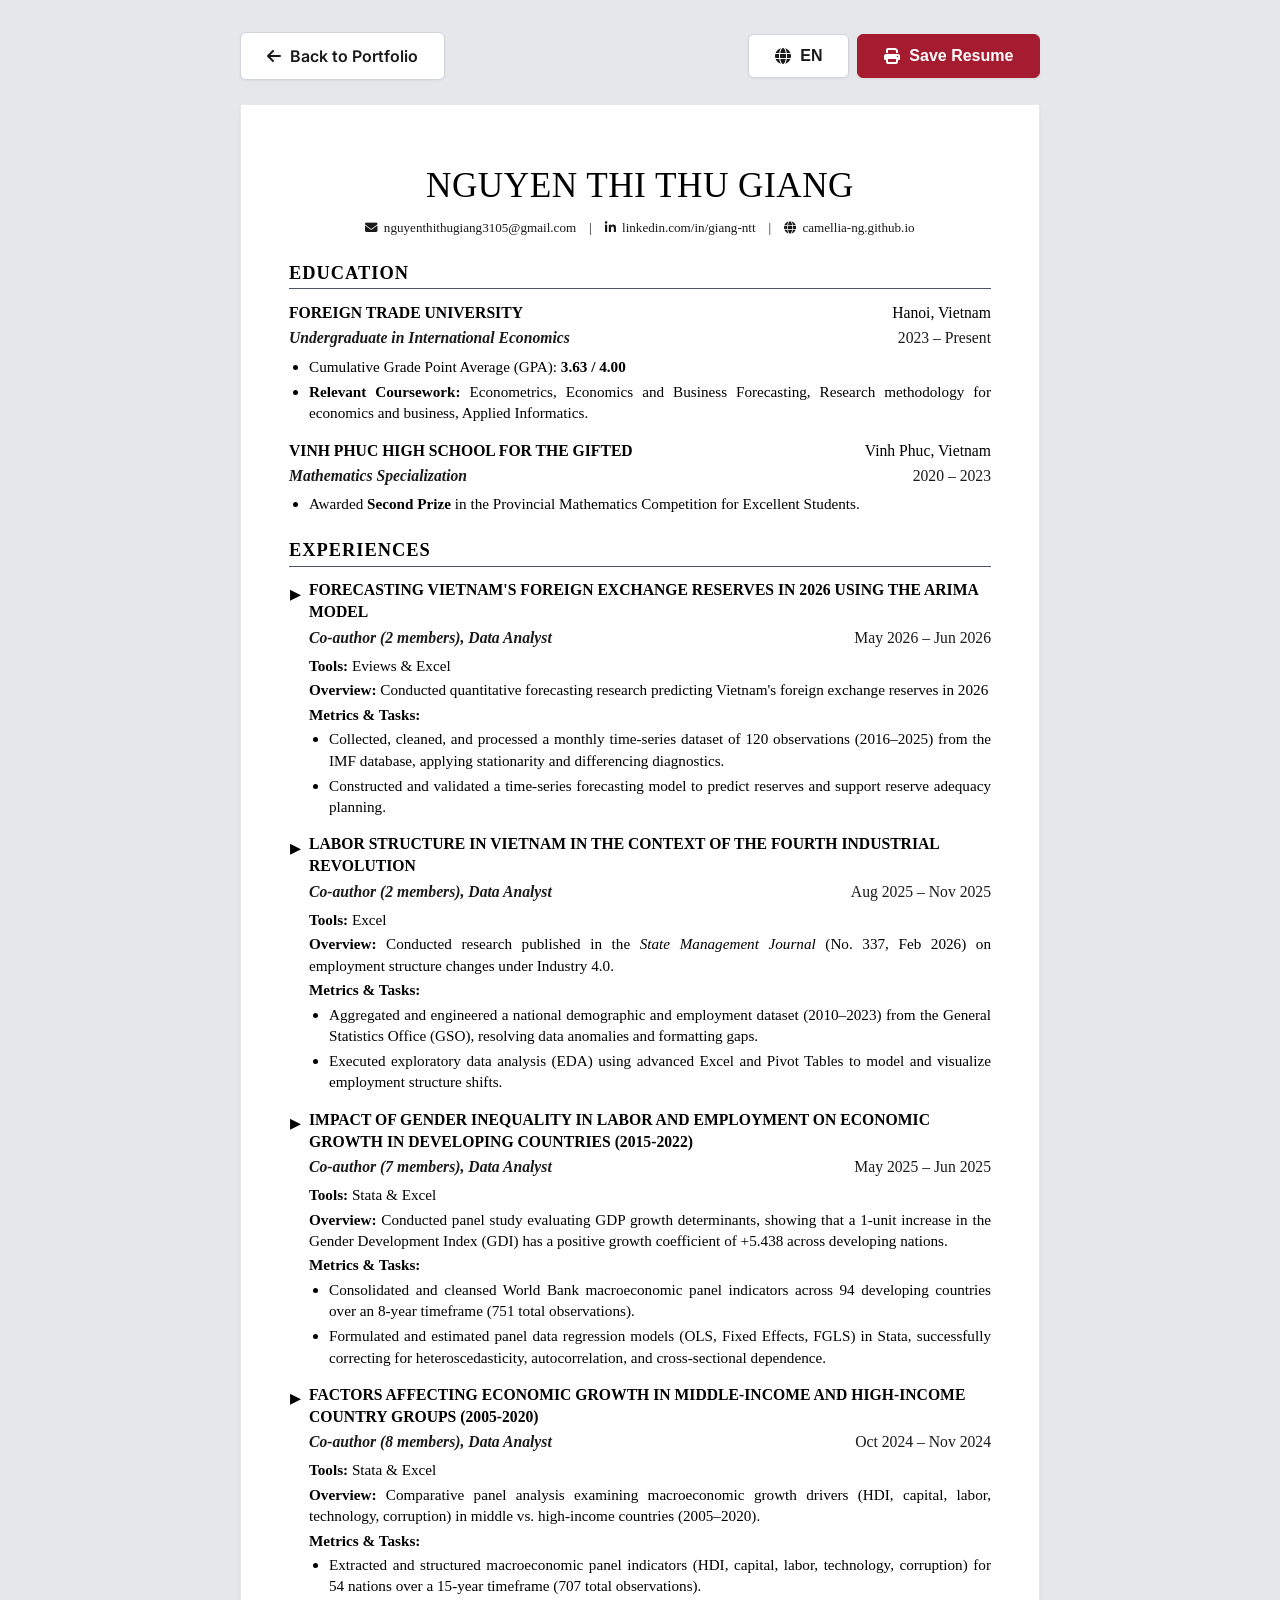
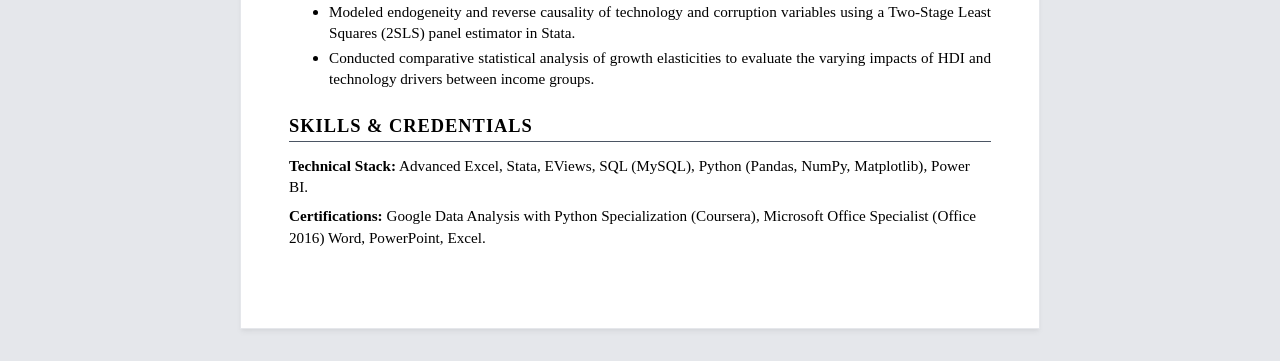
==== commit 3350dcca: "Optimize project modal styling and padding, update resume overviews (remove 'Thuc hien' prefix), and" ====
--- a/resume/index.html
+++ b/resume/index.html
@@ -648,7 +648,7 @@
                 
                 
                 skillsCat: "Technical Stack:",
-                skillsVal: "SQL (MySQL), Python (Pandas, NumPy, Matplotlib), Power BI, Stata, EViews, Advanced MS Excel.",
+                skillsVal: "Advanced Excel, Stata, EViews, SQL (MySQL), Python (Pandas, NumPy, Matplotlib), Power BI.",
                 certsCat: "Certifications:",
                 certsVal: "Google Data Analysis with Python Specialization (Coursera), Microsoft Office Specialist (Office 2016) Word, PowerPoint, Excel."
             },
@@ -675,7 +675,7 @@
                 p1Role: "Đồng tác giả (2 thành viên), Chuyên viên phân tích dữ liệu",
                 p1Date: "05/2026 – 06/2026",
                 p1Tools: "<strong>Công cụ:</strong> Eviews & Excel",
-                p1Overview: "<strong>Tổng quan:</strong> Thực hiện nghiên cứu dự báo định lượng dự báo dự trữ ngoại hối của Việt Nam năm 2026",
+                p1Overview: "<strong>Tổng quan:</strong> Nghiên cứu dự báo định lượng dự báo dự trữ ngoại hối của Việt Nam năm 2026",
                 p1MetricsTitle: "Các chỉ số & Nhiệm vụ:",
                 p1Task1: "Thu thập, làm sạch và xử lý tập dữ liệu chuỗi thời gian theo tháng gồm 120 quan sát (2016–2025) từ cơ sở dữ liệu IMF, thực hiện kiểm định tính dừng và lấy sai phân.",
                 p1Task2: "Xây dựng và kiểm định mô hình dự báo chuỗi thời gian để dự báo mức dự trữ và hỗ trợ lập kế hoạch về tính đầy đủ của dự trữ ngoại hối.",
@@ -684,7 +684,7 @@
                 p2Role: "Đồng tác giả (2 thành viên), Chuyên viên phân tích dữ liệu",
                 p2Date: "08/2025 – 11/2025",
                 p2Tools: "<strong>Công cụ:</strong> Excel",
-                p2Overview: "<strong>Tổng quan:</strong> Thực hiện nghiên cứu được đăng trên <em>Tạp chí Quản lý nhà nước</em> (Số 337, tháng 2 năm 2026) về thay đổi cơ cấu việc làm dưới Cách mạng công nghiệp 4.0.",
+                p2Overview: "<strong>Tổng quan:</strong> Nghiên cứu về thay đổi cơ cấu việc làm dưới Cách mạng công nghiệp 4.0; được đăng trên <em>Tạp chí Quản lý nhà nước</em> (Số 337, tháng 2 năm 2026).",
                 p2Task1: "Tổng hợp và thiết lập tập dữ liệu nhân khẩu học và việc làm quốc gia (2010–2023) từ Tổng cục Thống kê (GSO), xử lý dữ liệu dị biệt và khoảng trống định dạng.",
                 p2Task2: "Thực hiện phân tích khám phá dữ liệu (EDA) sử dụng các bảng xoay Pivot Tables và Excel nâng cao để mô hình hóa và trực quan hóa dịch chuyển cơ cấu việc làm.",
                 
@@ -692,7 +692,7 @@
                 p3Role: "Đồng tác giả (7 thành viên), Chuyên viên phân tích dữ liệu",
                 p3Date: "05/2025 – 06/2025",
                 p3Tools: "<strong>Công cụ:</strong> Stata & Excel",
-                p3Overview: "<strong>Tổng quan:</strong> Thực hiện nghiên cứu dữ liệu bảng đánh giá các yếu tố quyết định tăng trưởng GDP, chỉ ra rằng mức tăng 1 đơn vị trong Chỉ số phát triển giới (GDI) có hệ số tăng trưởng dương là +5.438 ở các nước đang phát triển.",
+                p3Overview: "<strong>Tổng quan:</strong> Nghiên cứu dữ liệu bảng đánh giá các yếu tố quyết định tăng trưởng GDP, chỉ ra rằng mức tăng 1 đơn vị trong Chỉ số phát triển giới (GDI) có hệ số tăng trưởng dương là +5.438 ở các nước đang phát triển.",
                 p3Task1: "Tổng hợp và làm sạch các chỉ số bảng vĩ mô của Ngân hàng Thế giới tại 94 quốc gia đang phát triển trong 8 năm (tổng cộng 751 quan sát).",
                 p3Task2: "Thiết lập và ước lượng các mô hình hồi quy dữ liệu bảng (OLS, Tác động cố định, FGLS) trong Stata, khắc phục các vấn đề phương sai sai số thay đổi, tự tương quan và phụ thuộc chéo.",
                 
@@ -706,7 +706,7 @@
                 p4Task3: "Thực hiện phân tích thống kê so sánh độ co giãn tăng trưởng để đánh giá tác động khác biệt của HDI và công nghệ giữa hai nhóm quốc gia.",
                 
                 skillsCat: "Kỹ năng chuyên môn:",
-                skillsVal: "SQL (MySQL), Python (Pandas, NumPy, Matplotlib), Power BI, Stata, EViews, MS Excel nâng cao.",
+                skillsVal: "Advanced Excel, Stata, EViews, SQL (MySQL), Python (Pandas, NumPy, Matplotlib), Power BI.",
                 certsCat: "Chứng chỉ:",
                 certsVal: "Google Data Analysis with Python Specialization (Coursera), Microsoft Office Specialist (Office 2016) Word, PowerPoint, Excel.",
             }
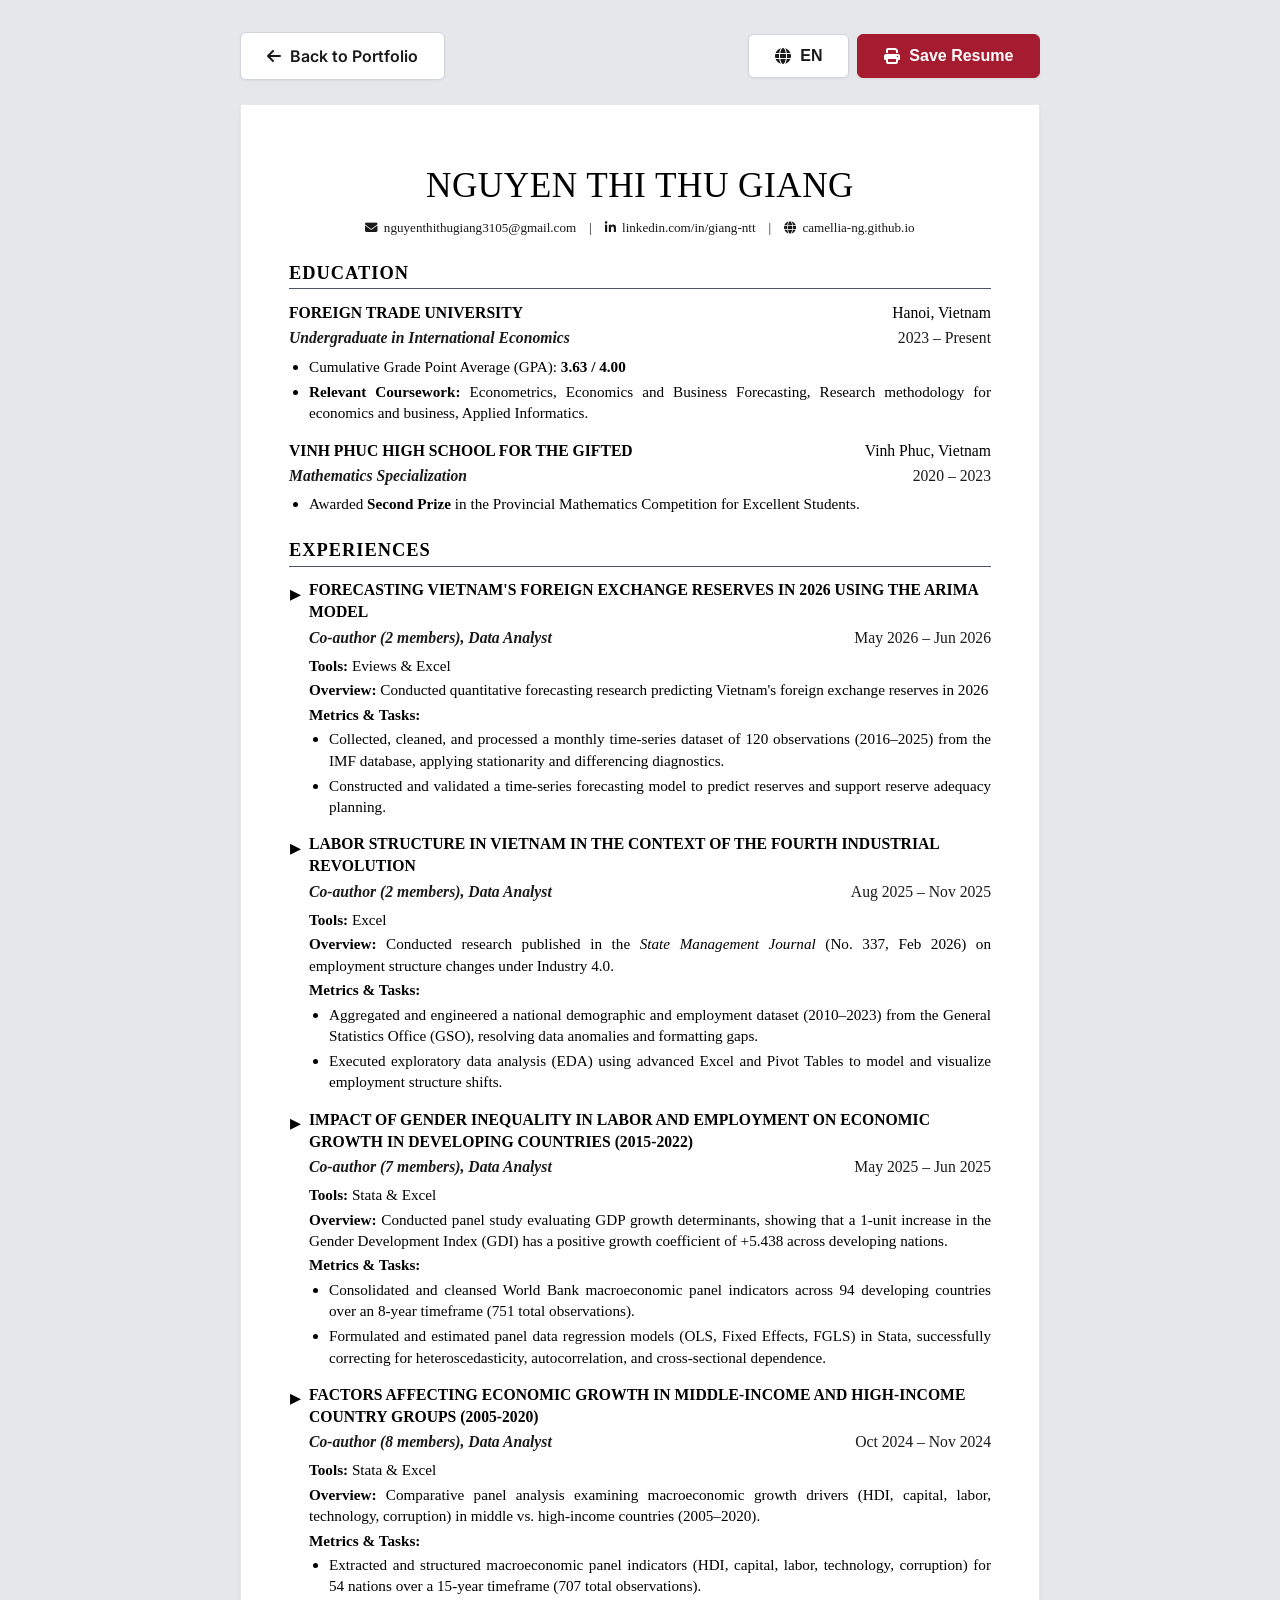
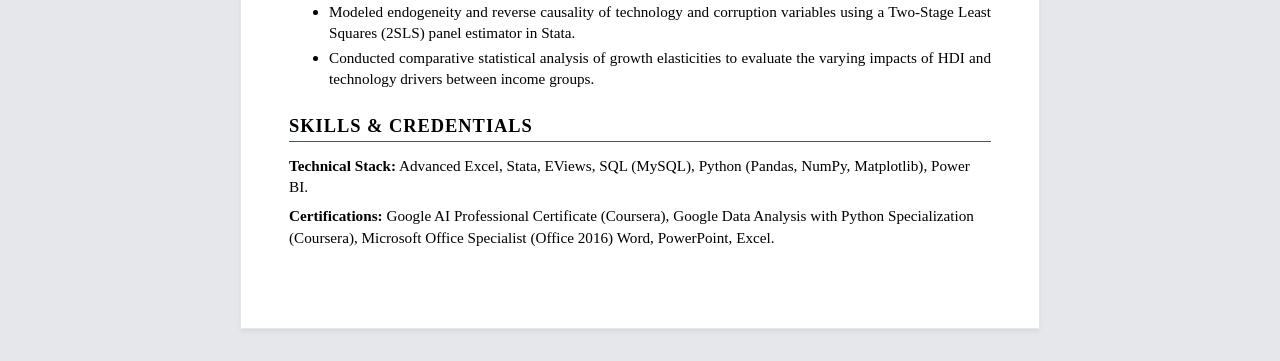
==== commit 738e05b3: "Add Google AI Professional Certificate to website and resume" ====
--- a/resume/index.html
+++ b/resume/index.html
@@ -584,7 +584,7 @@
             </div>
             
             <div class="skills-entry">
-                <span class="skills-category" data-i18n="certsCat">Certifications:</span> <span data-i18n="certsVal">Google Data Analysis with Python Specialization (Coursera), Microsoft Office Specialist (Office 2016) Word, PowerPoint, Excel.</span>
+                <span class="skills-category" data-i18n="certsCat">Certifications:</span> <span data-i18n="certsVal">Google AI Professional Certificate (Coursera), Google Data Analysis with Python Specialization (Coursera), Microsoft Office Specialist (Office 2016) Word, PowerPoint, Excel.</span>
             </div>
         </section>
     </div>
@@ -650,7 +650,7 @@
                 skillsCat: "Technical Stack:",
                 skillsVal: "Advanced Excel, Stata, EViews, SQL (MySQL), Python (Pandas, NumPy, Matplotlib), Power BI.",
                 certsCat: "Certifications:",
-                certsVal: "Google Data Analysis with Python Specialization (Coursera), Microsoft Office Specialist (Office 2016) Word, PowerPoint, Excel."
+                certsVal: "Google AI Professional Certificate (Coursera), Google Data Analysis with Python Specialization (Coursera), Microsoft Office Specialist (Office 2016) Word, PowerPoint, Excel."
             },
             vi: {
                 backToPortfolio: "Quay lại Portfolio",
@@ -708,7 +708,7 @@
                 skillsCat: "Kỹ năng chuyên môn:",
                 skillsVal: "Advanced Excel, Stata, EViews, SQL (MySQL), Python (Pandas, NumPy, Matplotlib), Power BI.",
                 certsCat: "Chứng chỉ:",
-                certsVal: "Google Data Analysis with Python Specialization (Coursera), Microsoft Office Specialist (Office 2016) Word, PowerPoint, Excel.",
+                certsVal: "Chứng chỉ Chuyên nghiệp Google AI (Coursera), Google Data Analysis with Python Specialization (Coursera), Microsoft Office Specialist (Office 2016) Word, PowerPoint, Excel.",
             }
         };
 
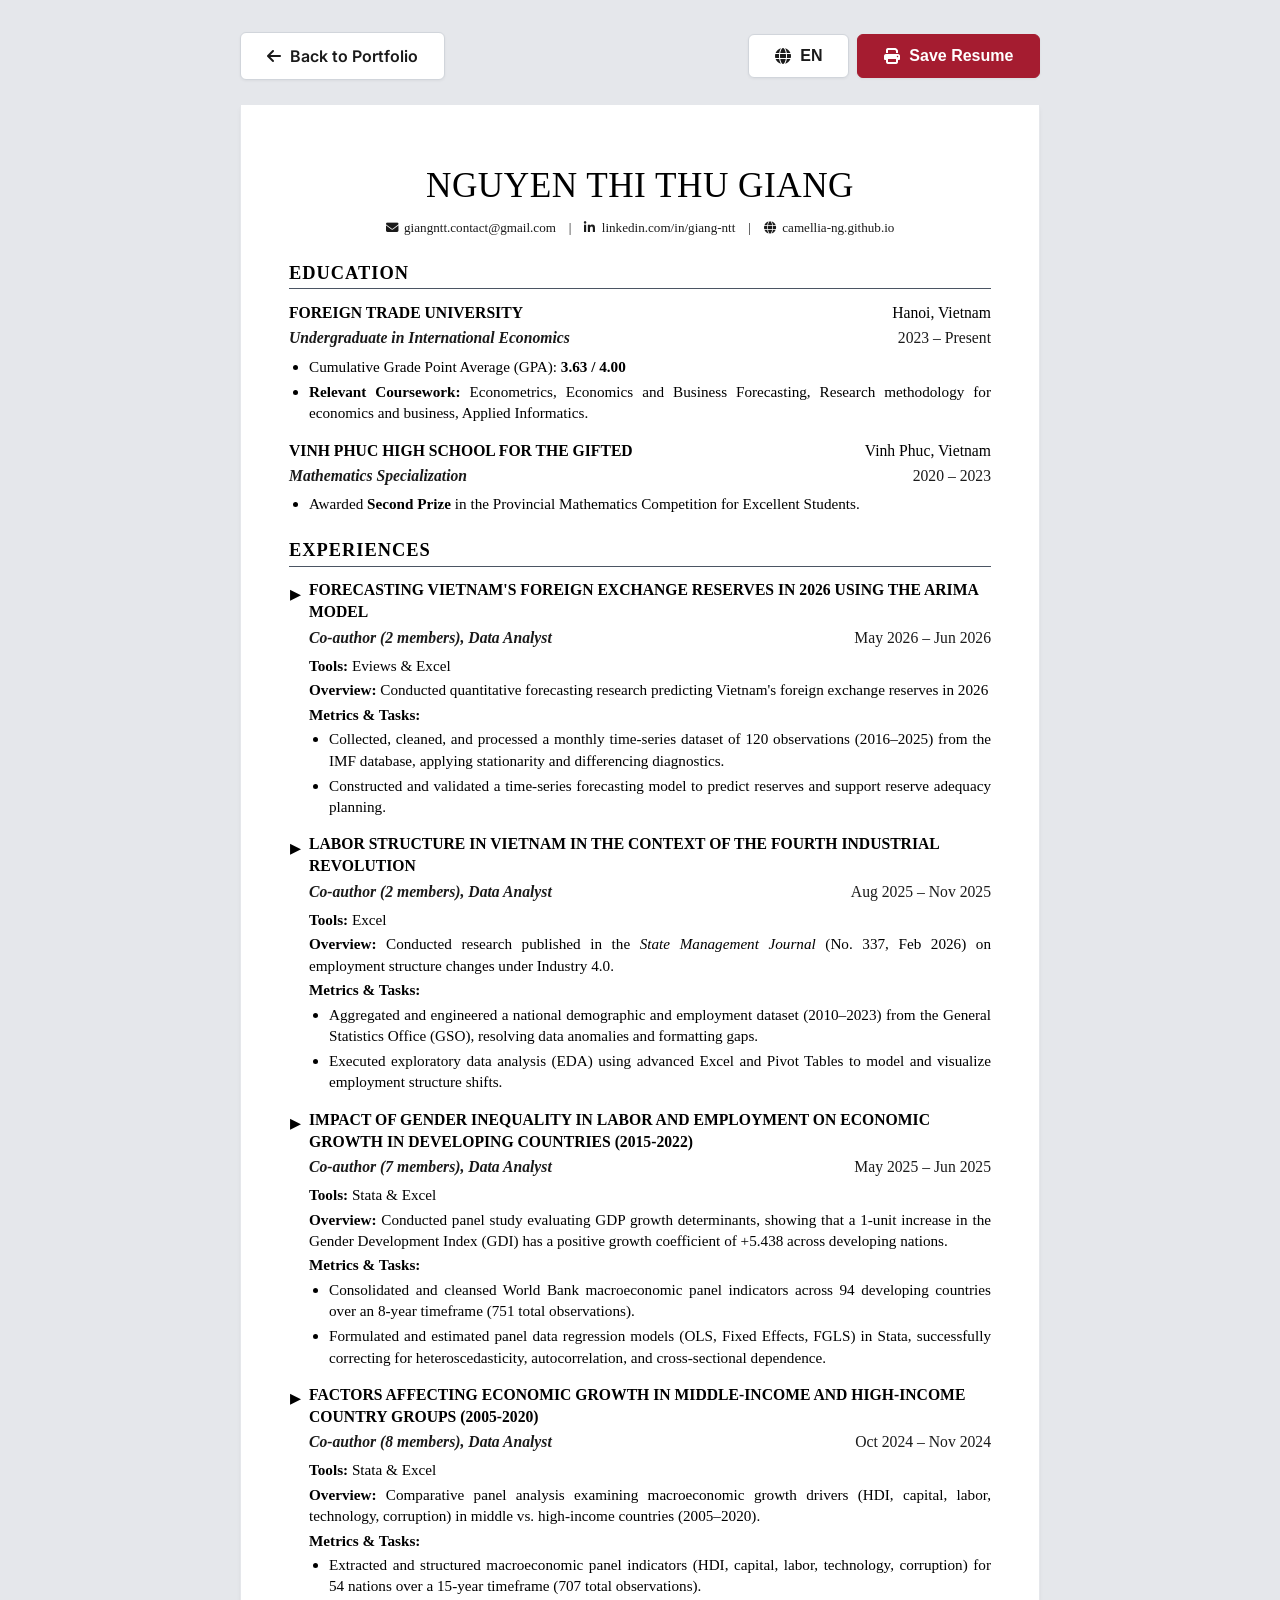
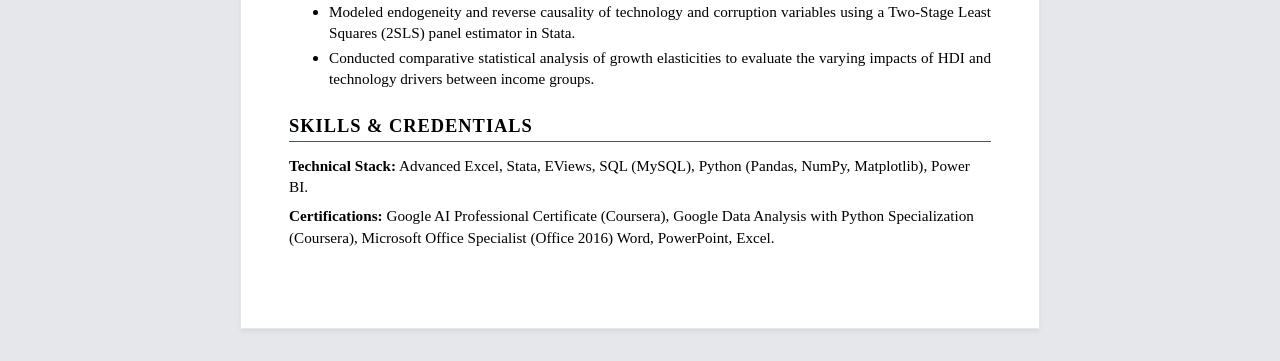
==== commit 0ef82dc2: "Update contact email in portfolio and resume" ====
--- a/resume/index.html
+++ b/resume/index.html
@@ -425,7 +425,7 @@
         <header class="resume-header">
             <h1 class="candidate-name" data-i18n="name">Nguyen Thi Thu Giang</h1>
             <div class="contact-info">
-                <span><i class="fa-solid fa-envelope"></i> <a href="mailto:nguyenthithugiang3105@gmail.com">nguyenthithugiang3105@gmail.com</a></span>
+                <span><i class="fa-solid fa-envelope"></i> <a href="mailto:giangntt.contact@gmail.com">giangntt.contact@gmail.com</a></span>
                 <span>|</span>
                 <span><i class="fa-brands fa-linkedin-in"></i> <a href="https://www.linkedin.com/in/giang-ntt/" target="_blank" rel="noopener noreferrer">linkedin.com/in/giang-ntt</a></span>
                 <span>|</span>
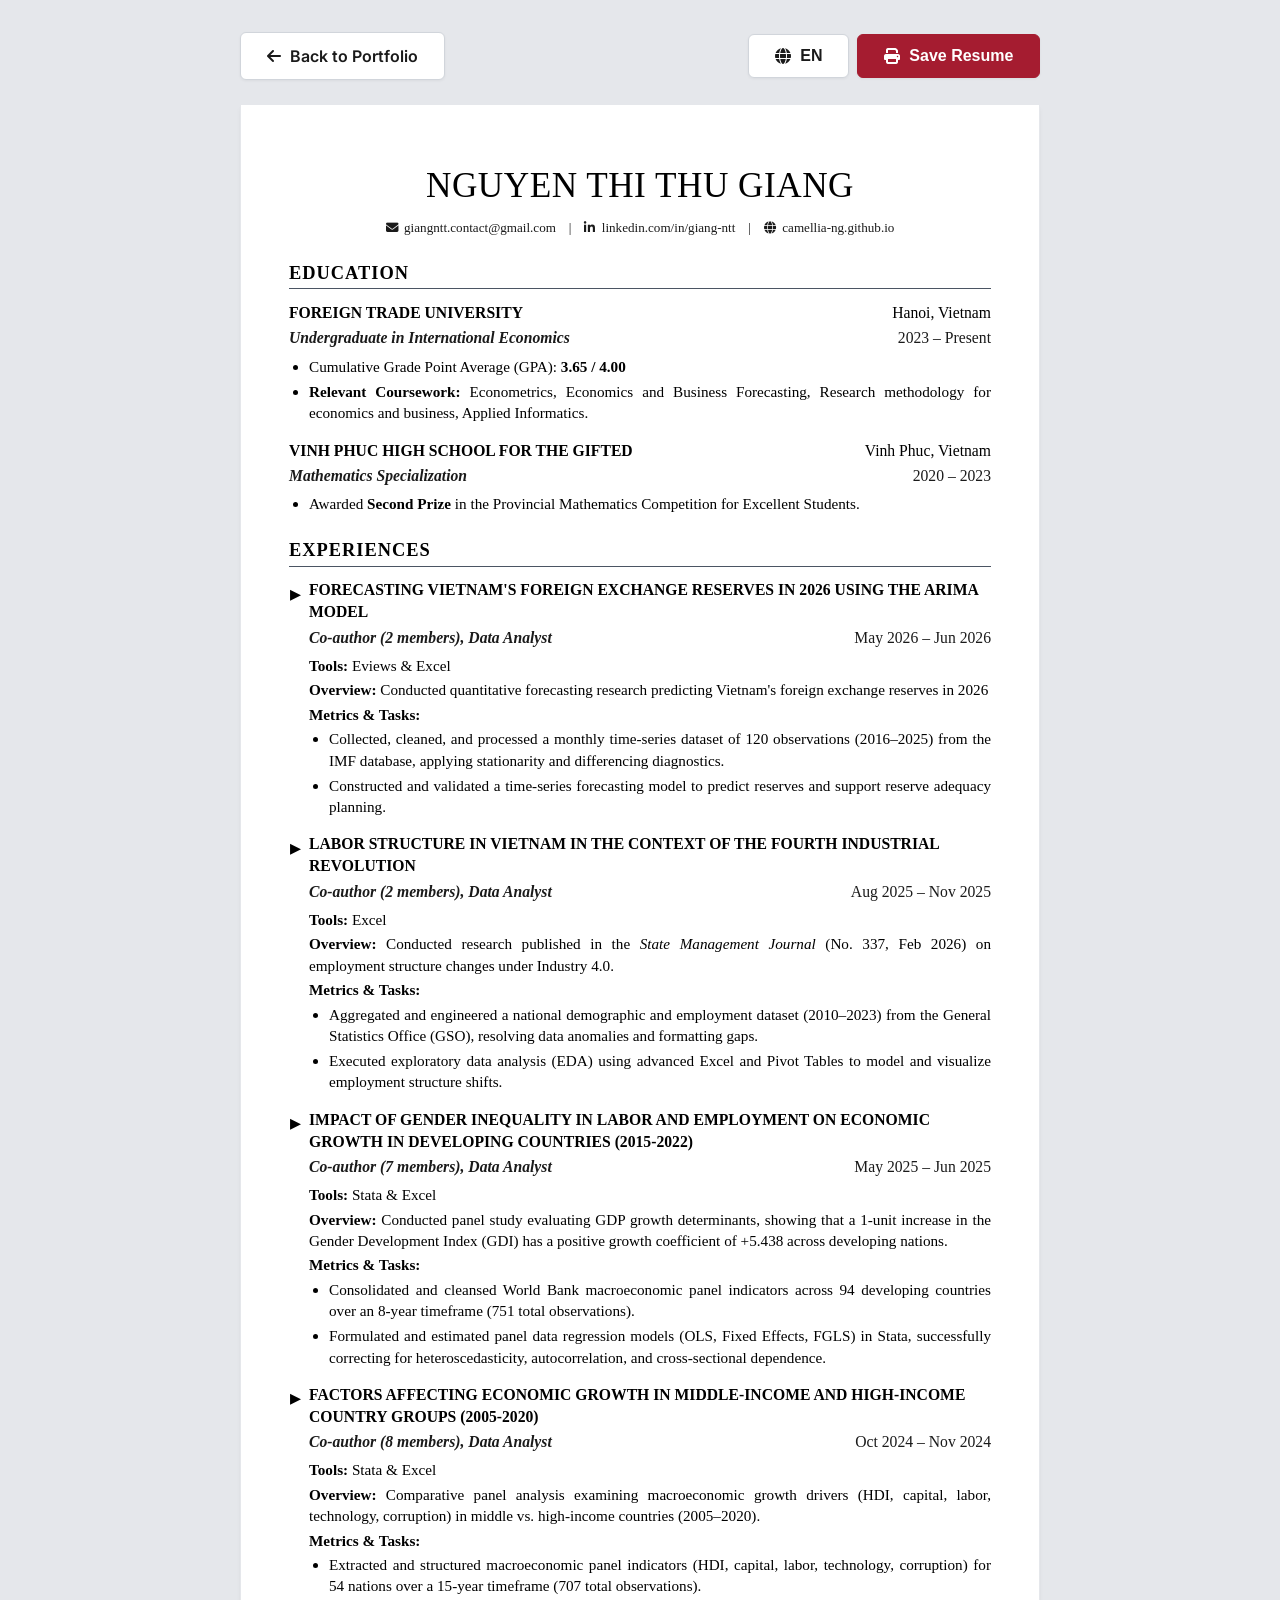
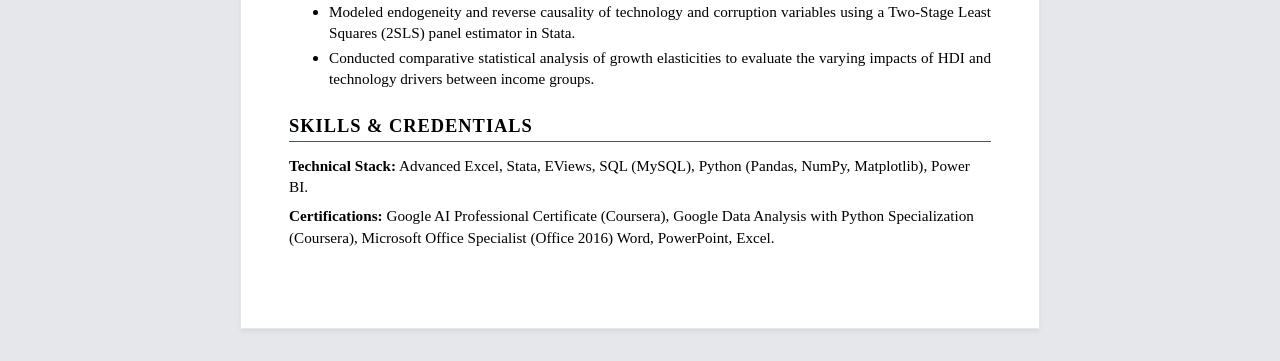
==== commit 05b37b62: "Update GPA to 3.65 / 4.00 across portfolio and resume" ====
--- a/resume/index.html
+++ b/resume/index.html
@@ -449,7 +449,7 @@
                     <span class="entry-date" data-i18n="ftuDate">2023 – Present</span>
                 </div>
                 <ul class="entry-bullets">
-                    <li data-i18n="ftuGpa">Cumulative Grade Point Average (GPA): <strong>3.63 / 4.00</strong></li>
+                    <li data-i18n="ftuGpa">Cumulative Grade Point Average (GPA): <strong>3.65 / 4.00</strong></li>
                     <li data-i18n="ftuCourses"><strong>Relevant Coursework:</strong> Econometrics, Economics and Business Forecasting, Research methodology for economics and business, Applied Informatics.</li>
                 </ul>
             </div>
@@ -604,7 +604,7 @@
                 ftuLoc: "Hanoi, Vietnam",
                 ftuTitle: "Undergraduate in International Economics",
                 ftuDate: "2023 – Present",
-                ftuGpa: "Cumulative Grade Point Average (GPA): <strong>3.63 / 4.00</strong>",
+                ftuGpa: "Cumulative Grade Point Average (GPA): <strong>3.65 / 4.00</strong>",
                 ftuCourses: "<strong>Relevant Coursework:</strong> Econometrics, Economics and Business Forecasting, Research methodology for economics and business, Applied Informatics.",
                 vphsName: "VINH PHUC HIGH SCHOOL FOR THE GIFTED",
                 vphsLoc: "Vinh Phuc, Vietnam",
@@ -663,7 +663,7 @@
                 ftuLoc: "Hà Nội, Việt Nam",
                 ftuTitle: "Sinh viên ngành Kinh tế quốc tế",
                 ftuDate: "2023 – Hiện tại",
-                ftuGpa: "Điểm trung bình tích lũy (GPA): <strong>3.63 / 4.00</strong>",
+                ftuGpa: "Điểm trung bình tích lũy (GPA): <strong>3.65 / 4.00</strong>",
                 ftuCourses: "<strong>Môn học liên quan:</strong> Kinh tế lượng, Dự báo trong kinh tế và kinh doanh, Phương pháp nghiên cứu trong kinh tế và kinh doanh, Tin học ứng dụng.",
                 vphsName: "TRƯỜNG THPT CHUYÊN VĨNH PHÚC",
                 vphsLoc: "Vinh Phuc, Vietnam",
